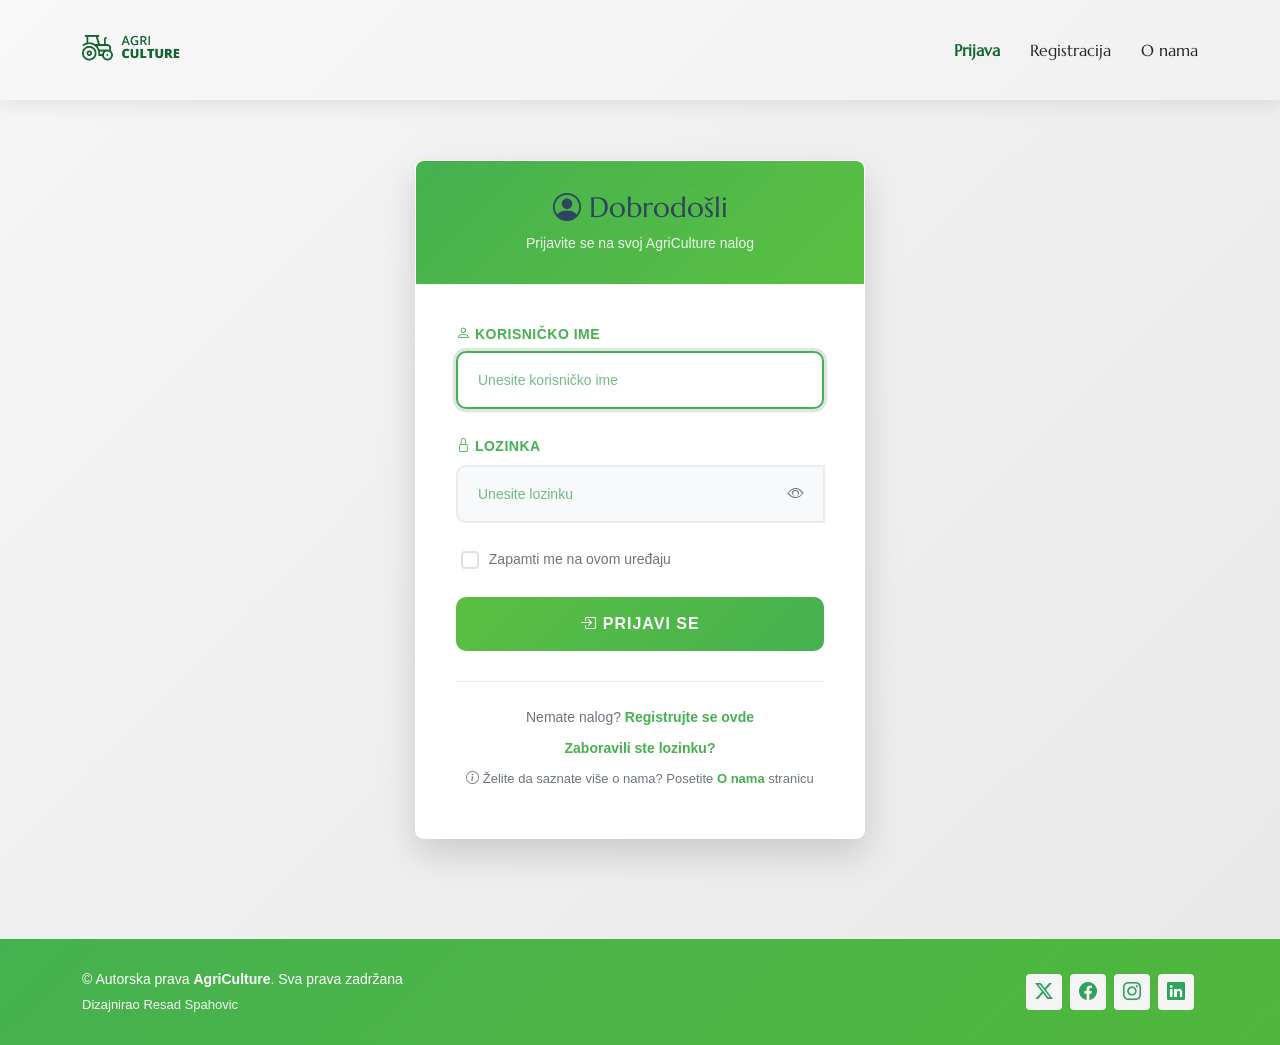
==== index.html @ 4d152be6 "first commit" ====
<!DOCTYPE html>
<html lang="sr">
<head>
  <meta charset="utf-8">
  <meta content="width=device-width, initial-scale=1.0" name="viewport">
  <title>Prijava - AgriCulture</title>
  <meta name="description" content="Prijavite se na AgriCulture platformu">
  <meta name="keywords" content="prijava, login, poljoprivreda, agriculture">
  
  <!-- Favicons -->
  <link href="static/img/favicon.png" rel="icon">
  <link href="static/img/apple-touch-icon.png" rel="apple-touch-icon">
  
  <!-- Fonts -->
  <link href="https://fonts.googleapis.com" rel="preconnect">
  <link href="https://fonts.gstatic.com" rel="preconnect" crossorigin>
  <link href="https://fonts.googleapis.com/css2?family=Open+Sans:ital,wght@0,300;0,400;0,500;0,600;0,700;0,800;1,300;1,400;1,500;1,600;1,700;1,800&family=Marcellus:wght@400&display=swap" rel="stylesheet">
  
  <!-- Vendor CSS Files -->
  <link href="static/vendor/bootstrap/css/bootstrap.min.css" rel="stylesheet">
  <link href="static/vendor/bootstrap-icons/bootstrap-icons.css" rel="stylesheet">
  <link href="static/vendor/aos/aos.css" rel="stylesheet">
  <link href="static/vendor/swiper/swiper-bundle.min.css" rel="stylesheet">
  <link href="static/vendor/glightbox/css/glightbox.min.css" rel="stylesheet">
  
  <!-- Main CSS File -->
  <link href="static/css/main.css" rel="stylesheet">
</head>

<body class="index-page">
  <header id="header" class="header d-flex align-items-center position-relative">
    <div class="container-fluid container-xl position-relative d-flex align-items-center justify-content-between">
      <a href="/" class="logo d-flex align-items-center">
        <img src="static/img/logo.png" alt="AgriCulture">
      </a>
      <nav id="navmenu" class="navmenu">
        <ul>
          <li><a href="/" class="active">Prijava</a></li>
          <li><a href="register.html">Registracija</a></li>
          <li><a href="homepage.html">O nama</a></li>
        </ul>
        <i class="mobile-nav-toggle d-xl-none bi bi-list"></i>
      </nav>
    </div>
  </header>

  <main class="main">
    <section class="login-section">
      <div class="container" id="c1">
        <div class="row justify-content-center">
          <div class="col-lg-6 col-md-8">
            <div class="login-container" data-aos="fade-up" data-aos-delay="100">
              <div class="login-header">
                <h2><i class="bi bi-person-circle"></i> Dobrodošli</h2>
                <div class="subtitle">Prijavite se na svoj AgriCulture nalog</div>
              </div>
              
              <div class="login-form">
                <form id="loginForm" action="#" method="POST">
                  <div class="form-group">
                    <label for="username" class="form-label">
                      <i class="bi bi-person"></i> Korisničko ime
                    </label>
                    <input type="text" class="form-control" id="username" name="username" required placeholder="Unesite korisničko ime">
                  </div>
                               
                  <div class="form-group">
                    <label for="password" class="form-label">
                      <i class="bi bi-lock"></i> Lozinka
                    </label>
                    <div class="input-group">
                      <input type="password" class="form-control" id="password" name="password" required placeholder="Unesite lozinku">
                      <button type="button" class="password-toggle" onclick="togglePassword()">
                        <i class="bi bi-eye" id="passwordIcon"></i>
                      </button>
                    </div>
                  </div>
                               
                  <div class="form-group">
                    <div class="form-check">
                      <input class="form-check-input" type="checkbox" id="remember" name="remember">
                      <label class="form-check-label" for="remember">
                        Zapamti me na ovom uređaju
                      </label>
                    </div>
                  </div>
                               
                  <button type="submit" class="btn btn-primary btn-login">
                    <i class="bi bi-box-arrow-in-right"></i> Prijavi se
                  </button>
                </form>
                           
                <div class="register-link">
                  <p style="font-size: 14px;">Nemate nalog? <a href="register.html">Registrujte se ovde</a></p>
                  <p style="font-size: 14px;"><a href="#" id="forgotPassword">Zaboravili ste lozinku?</a></p>
                  <p style="font-size:13px; color: #6c757d;">
                    <i class="bi bi-info-circle"></i> 
                    Želite da saznate više o nama? Posetite <a href="homepage.html">O nama</a> stranicu
                  </p>
                </div>
              </div>
            </div>
          </div>
        </div>
      </div>
    </section>
  </main>

  <footer id="footer" class="footer dark-background">
    <div class="copyright text-center">
      <div class="container d-flex flex-column flex-lg-row justify-content-center justify-content-lg-between align-items-center">
        <div class="d-flex flex-column align-items-center align-items-lg-start">
          <div>
            © Autorska prava <strong><span>AgriCulture</span></strong>. Sva prava zadržana
          </div>
          <div class="credits">
            Dizajnirao <a href="https://resadspahovic.netlify.app/">Resad Spahovic</a>
          </div>
        </div>
        <div class="social-links order-first order-lg-last mb-3 mb-lg-0">
          <a href="" title="Twitter"><i class="bi bi-twitter-x"></i></a>
          <a href="" title="Facebook"><i class="bi bi-facebook"></i></a>
          <a href="" title="Instagram"><i class="bi bi-instagram"></i></a>
          <a href="" title="LinkedIn"><i class="bi bi-linkedin"></i></a>
        </div>
      </div>
    </div>
  </footer>

  <!-- Scroll Top -->
  <a href="#" id="scroll-top" class="scroll-top d-flex align-items-center justify-content-center" style="background-color: #28a745;">
    <i class="bi bi-arrow-up-short"></i>
  </a>

  <!-- Preloader -->
  <div id="preloader"></div>

  <!-- Vendor JS Files -->
  <script src="static/vendor/bootstrap/js/bootstrap.bundle.min.js"></script>
  <script src="static/vendor/php-email-form/validate.js"></script>
  <script src="static/vendor/aos/aos.js"></script>
  <script src="static/vendor/swiper/swiper-bundle.min.js"></script>
  <script src="static/vendor/glightbox/js/glightbox.min.js"></script>

  <!-- Main JS File -->
  <script src="static/js/main.js"></script>

  <script>
    // Initialize AOS
    AOS.init({
      duration: 800,
      easing: 'ease-in-out',
      once: true,
      mirror: false
    });

    // Password toggle functionality
    function togglePassword() {
      const passwordInput = document.getElementById('password');
      const passwordIcon = document.getElementById('passwordIcon');
      
      if (passwordInput.type === 'password') {
        passwordInput.type = 'text';
        passwordIcon.className = 'bi bi-eye-slash';
      } else {
        passwordInput.type = 'password';
        passwordIcon.className = 'bi bi-eye';
      }
    }

    // Form validation and submission
    document.getElementById('loginForm').addEventListener('submit', function(e) {
      e.preventDefault();
      
      // Get form data
      const formData = new FormData(this);
      const submitBtn = this.querySelector('button[type="submit"]');
      const originalText = submitBtn.innerHTML;
      
      // Validate form
      if (!validateForm()) {
        return;
      }
      
      // Disable button and show loading
      submitBtn.disabled = true;
      submitBtn.innerHTML = '<span class="loading-spinner"></span> Prijavljivanje...';
      
      // Simulate network delay for better UX
      setTimeout(() => {
        fetch('/', {
          method: 'POST',
          body: formData
        })
        .then(response => response.json())
        .then(data => {
          if (data.success) {
            showMessage(data.message, 'success');
            
            // Add success animation
            submitBtn.innerHTML = '<i class="bi bi-check-circle"></i> Uspešno!';
            
            setTimeout(() => {
              if (data.redirect) {
                window.location.href = data.redirect;
              } else {
                window.location.reload();
              }
            }, 1500);
            
          } else {
            showMessage(data.message, 'error');
            
            // Shake animation for error
            document.querySelector('.login-container').style.animation = 'shake 0.5s ease-in-out';
            setTimeout(() => {
              document.querySelector('.login-container').style.animation = '';
            }, 500);
            
            if (data.email_not_verified && data.email) {
              showResendVerificationOption(data.email);
            }
          }
        })
        .catch(error => {
          console.error('Error:', error);
          showMessage('Greška pri komunikaciji sa serverom! Molimo pokušajte ponovo.', 'error');
        })
        .finally(() => {
          submitBtn.disabled = false;
          submitBtn.innerHTML = originalText;
        });
      }, 500);
    });

    // Form validation
    function validateForm() {
      const username = document.getElementById('username').value.trim();
      const password = document.getElementById('password').value;
      
      if (!username) {
        showMessage('Molimo unesite korisničko ime!', 'error');
        document.getElementById('username').focus();
        return false;
      }
      
      if (!password) {
        showMessage('Molimo unesite lozinku!', 'error');
        document.getElementById('password').focus();
        return false;
      }
      
      if (password.length < 6) {
        showMessage('Lozinka mora imati najmanje 6 karaktera!', 'error');
        document.getElementById('password').focus();
        return false;
      }
      
      return true;
    }

    // Enhanced message display
    function showMessage(message, type) {
      // Remove existing alerts
      const existingAlerts = document.querySelectorAll('.alert');
      existingAlerts.forEach(alert => {
        alert.style.animation = 'slideOutUp 0.3s ease-in';
        setTimeout(() => alert.remove(), 300);
      });
      
      // Create new alert
      const alertClass = type === 'success' ? 'alert-success' : 'alert-danger';
      const iconClass = type === 'success' ? 'bi-check-circle-fill' : 'bi-exclamation-triangle-fill';
      
      const alertDiv = document.createElement('div');
      alertDiv.className = `alert ${alertClass} alert-dismissible fade show`;
      alertDiv.innerHTML = `
        <i class="bi ${iconClass}"></i>
        <strong>${type === 'success' ? 'Uspeh!' : 'Greška!'}</strong> ${message}
        <button type="button" class="btn-close" data-bs-dismiss="alert" aria-label="Close"></button>
      `;
      
      // Add to form
      const loginForm = document.querySelector('.login-form');
      loginForm.insertBefore(alertDiv, loginForm.firstChild);
      
      // Auto-hide after 5 seconds
      setTimeout(() => {
        if (alertDiv.parentNode) {
          alertDiv.style.animation = 'slideOutUp 0.3s ease-in';
          setTimeout(() => {
            if (alertDiv.parentNode) {
              alertDiv.remove();
            }
          }, 300);
        }
      }, 5000);
    }

    // Enhanced resend verification
    function showResendVerificationOption(email) {
      const resendDiv = document.createElement('div');
      resendDiv.className = 'alert alert-warning mt-3';
      resendDiv.innerHTML = `
        <div class="d-flex align-items-center">
          <i class="bi bi-envelope-exclamation me-2"></i>
          <div class="flex-grow-1">
            <strong>Email nije verifikovan!</strong><br>
            <small>Proverite svoj email i kliknite na link za verifikaciju.</small>
          </div>
        </div>
        <button type="button" class="btn btn-sm btn-outline-warning mt-2 w-100" onclick="resendVerification('${email}')">
          <i class="bi bi-envelope-arrow-up"></i> Pošaljite verification email ponovo
        </button>
      `;
      
      const loginForm = document.querySelector('.login-form');
      loginForm.appendChild(resendDiv);
    }

    // Enhanced resend verification function
    function resendVerification(email) {
      const button = event.target;
      const originalText = button.innerHTML;
      
      button.disabled = true;
      button.innerHTML = '<span class="loading-spinner"></span> Šalje se...';
      
      const formData = new FormData();
      formData.append('email', email);
      
      fetch('/resend-verification', {
        method: 'POST',
        body: formData
      })
      .then(response => response.json())
      .then(data => {
        showMessage(data.message, data.success ? 'success' : 'error');
        if (data.success) {
          button.innerHTML = '<i class="bi bi-check"></i> Poslato!';
          setTimeout(() => {
            button.closest('.alert').remove();
          }, 3000);
        }
      })
      .catch(error => {
        showMessage('Greška pri slanju email-a! Pokušajte ponovo.', 'error');
      })
      .finally(() => {
        if (button.innerHTML.includes('Šalje se...')) {
          button.disabled = false;
          button.innerHTML = originalText;
        }
      });
    }

    // Enhanced forgot password
    document.getElementById('forgotPassword').addEventListener('click', function(e) {
      e.preventDefault();
      
      // Create modal for forgot password
      const modal = document.createElement('div');
      modal.className = 'modal fade';
      modal.innerHTML = `
        <div class="modal-dialog modal-dialog-centered">
          <div class="modal-content">
            <div class="modal-header">
              <h5 class="modal-title">
                <i class="bi bi-key"></i> Resetovanje lozinke
              </h5>
              <button type="button" class="btn-close" data-bs-dismiss="modal"></button>
            </div>
            <div class="modal-body">
              <p>Unesite vašu email adresu i poslaćemo vam link za resetovanje lozinke.</p>
              <div class="mb-3">
                <label for="resetEmail" class="form-label">Email adresa</label>
                <input type="email" class="form-control" id="resetEmail" placeholder="vasa@email.com" required>
              </div>
            </div>
            <div class="modal-footer">
              <button type="button" class="btn btn-secondary" data-bs-dismiss="modal">Otkaži</button>
              <button type="button" class="btn btn-primary" onclick="sendResetEmail()">
                <i class="bi bi-send"></i> Pošalji
              </button>
            </div>
          </div>
        </div>
      `;
      
      document.body.appendChild(modal);
      const bootstrapModal = new bootstrap.Modal(modal);
      bootstrapModal.show();
      
      // Remove modal when hidden
      modal.addEventListener('hidden.bs.modal', () => {
        modal.remove();
      });
    });

    // Send reset email function
    function sendResetEmail() {
      const email = document.getElementById('resetEmail').value.trim();
      
      if (!email) {
        alert('Molimo unesite email adresu!');
        return;
      }
      
      if (!isValidEmail(email)) {
        alert('Molimo unesite validnu email adresu!');
        return;
      }
      
      // Here you would typically send the request to your server
      alert('Funkcionalnost za resetovanje lozinke će biti implementirana uskoro!\n\nEmail: ' + email);
      
      // Close modal
      const modal = bootstrap.Modal.getInstance(document.querySelector('.modal'));
      modal.hide();
    }

    // Email validation helper
    function isValidEmail(email) {
      const emailRegex = /^[^\s@]+@[^\s@]+\.[^\s@]+$/;
      return emailRegex.test(email);
    }

    // Input animations
    document.querySelectorAll('.form-control').forEach(input => {
      input.addEventListener('focus', function() {
        this.parentElement.classList.add('focused');
      });
      
      input.addEventListener('blur', function() {
        if (!this.value) {
          this.parentElement.classList.remove('focused');
        }
      });
    });

    // Add shake animation CSS
    const shakeCSS = `
      @keyframes shake {
        0%, 100% { transform: translateX(0); }
        10%, 30%, 50%, 70%, 90% { transform: translateX(-5px); }
        20%, 40%, 60%, 80% { transform: translateX(5px); }
      }
      
      @keyframes slideOutUp {
        from {
          transform: translateY(0);
          opacity: 1;
        }
        to {
          transform: translateY(-20px);
          opacity: 0;
        }
      }
    `;
    
    const style = document.createElement('style');
    style.textContent = shakeCSS;
    document.head.appendChild(style);

    // Keyboard shortcuts
    document.addEventListener('keydown', function(e) {
      // Enter key to submit form
      if (e.key === 'Enter' && !e.shiftKey && !e.ctrlKey) {
        const activeElement = document.activeElement;
        if (activeElement.tagName === 'INPUT' && activeElement.closest('#loginForm')) {
          e.preventDefault();
          document.getElementById('loginForm').dispatchEvent(new Event('submit'));
        }
      }
      
      // Escape key to clear alerts
      if (e.key === 'Escape') {
        const alerts = document.querySelectorAll('.alert');
        alerts.forEach(alert => alert.remove());
      }
    });

    // Auto-focus first input on page load
    window.addEventListener('load', function() {
      setTimeout(() => {
        document.getElementById('username').focus();
      }, 500);
    });

    // Form field enhancements
    document.querySelectorAll('.form-control').forEach(input => {
      // Add floating label effect
      input.addEventListener('input', function() {
        if (this.value.length > 0) {
          this.classList.add('has-value');
        } else {
          this.classList.remove('has-value');
        }
      });

      // Add character counter for password
      if (input.type === 'password') {
        const counter = document.createElement('small');
        counter.className = 'text-muted password-strength';
        counter.style.display = 'block';
        counter.style.marginTop = '5px';
        input.parentElement.appendChild(counter);

        input.addEventListener('input', function() {
          const length = this.value.length;
          let strength = '';
          let color = '';

      

          counter.textContent = strength;
          counter.style.color = color;
        });
      }
    });

    // Add loading states for better UX
    function showPageLoading() {
      const loader = document.createElement('div');
      loader.id = 'pageLoader';
      loader.innerHTML = `
        <div style="
          position: fixed;
          top: 0;
          left: 0;
          width: 100%;
          height: 100%;
          background: rgba(255, 255, 255, 0.9);
          display: flex;
          align-items: center;
          justify-content: center;
          z-index: 9999;
          backdrop-filter: blur(5px);
        ">
          <div style="text-align: center;">
            <div class="loading-spinner" style="width: 40px; height: 40px; border-width: 4px; margin: 0 auto 15px;"></div>
            <p style="color: var(--primary-color); font-weight: 600;">Učitava se...</p>
          </div>
        </div>
      `;
      document.body.appendChild(loader);
    }

    function hidePageLoading() {
      const loader = document.getElementById('pageLoader');
      if (loader) {
        loader.style.opacity = '0';
        setTimeout(() => loader.remove(), 300);
      }
    }

    // Enhanced form submission with better error handling
    function handleFormSubmission(formData, submitBtn, originalText) {
      return fetch('/', {
        method: 'POST',
        body: formData,
        headers: {
          'X-Requested-With': 'XMLHttpRequest'
        }
      })
      .then(response => {
        if (!response.ok) {
          throw new Error(`HTTP error! status: ${response.status}`);
        }
        return response.json();
      })
      .then(data => {
        if (data.success) {
          showMessage(data.message || 'Uspešno ste se prijavili!', 'success');
          
          // Success animation
          submitBtn.innerHTML = '<i class="bi bi-check-circle-fill"></i> Uspešno!';
          submitBtn.style.background = 'linear-gradient(135deg, #28a745, #20c997)';
          
          // Store login state
          if (document.getElementById('remember').checked) {
            localStorage.setItem('rememberLogin', 'true');
            localStorage.setItem('username', document.getElementById('username').value);
          }
          
          setTimeout(() => {
            showPageLoading();
            setTimeout(() => {
              if (data.redirect) {
                window.location.href = data.redirect;
              } else {
                window.location.reload();
              }
            }, 500);
          }, 1500);
          
        } else {
          throw new Error(data.message || 'Neispravni podaci za prijavu');
        }
      })
      .catch(error => {
        console.error('Login error:', error);
        
        let errorMessage = 'Greška pri prijavi!';
        if (error.message.includes('HTTP error')) {
          errorMessage = 'Greška servera. Molimo pokušajte ponovo.';
        } else if (error.message) {
          errorMessage = error.message;
        }
        
        showMessage(errorMessage, 'error');
        
        // Error animation
        document.querySelector('.login-container').style.animation = 'shake 0.5s ease-in-out';
        setTimeout(() => {
          document.querySelector('.login-container').style.animation = '';
        }, 500);
      })
      .finally(() => {
        submitBtn.disabled = false;
        submitBtn.innerHTML = originalText;
        submitBtn.style.background = '';
      });
    }

    // Remember me functionality
    window.addEventListener('load', function() {
      if (localStorage.getItem('rememberLogin') === 'true') {
        const savedUsername = localStorage.getItem('username');
        if (savedUsername) {
          document.getElementById('username').value = savedUsername;
          document.getElementById('remember').checked = true;
          document.getElementById('username').classList.add('has-value');
          // Focus password field instead
          setTimeout(() => {
            document.getElementById('password').focus();
          }, 500);
        }
      }
    });

    // Clear remember me on logout
    function clearRememberMe() {
      localStorage.removeItem('rememberLogin');
      localStorage.removeItem('username');
    }

    // Add tooltips for better UX
    function initTooltips() {
      const tooltipElements = [
        { element: '.password-toggle', text: 'Prikaži/sakrij lozinku' },
        { element: '#remember', text: 'Zapamti me na ovom uređaju' },
        { element: '.btn-login', text: 'Kliknite ili pritisnite Enter' }
      ];

      tooltipElements.forEach(({ element, text }) => {
        const el = document.querySelector(element);
        if (el) {
          el.setAttribute('title', text);
          el.setAttribute('data-bs-toggle', 'tooltip');
        }
      });

      // Initialize Bootstrap tooltips
      if (typeof bootstrap !== 'undefined' && bootstrap.Tooltip) {
        const tooltipTriggerList = [].slice.call(document.querySelectorAll('[data-bs-toggle="tooltip"]'));
        tooltipTriggerList.map(function (tooltipTriggerEl) {
          return new bootstrap.Tooltip(tooltipTriggerEl);
        });
      }
    }

    // Initialize tooltips when page loads
    document.addEventListener('DOMContentLoaded', initTooltips);

    // Add smooth scrolling for better navigation
    document.querySelectorAll('a[href^="#"]').forEach(anchor => {
      anchor.addEventListener('click', function (e) {
        e.preventDefault();
        const target = document.querySelector(this.getAttribute('href'));
        if (target) {
          target.scrollIntoView({
            behavior: 'smooth',
            block: 'start'
          });
        }
      });
    });

    // Add network status detection
    function checkNetworkStatus() {
      if (!navigator.onLine) {
        showMessage('Nema internet konekcije! Proverite vašu konekciju.', 'error');
        return false;
      }
      return true;
    }

    window.addEventListener('online', () => {
      showMessage('Internet konekcija je uspostavljena!', 'success');
    });

    window.addEventListener('offline', () => {
      showMessage('Izgubljena je internet konekcija!', 'error');
    });

    // Enhanced security features
    let loginAttempts = 0;
    const maxAttempts = 5;
    const lockoutTime = 15 * 60 * 1000; // 15 minutes

    function checkLoginAttempts() {
      const attempts = localStorage.getItem('loginAttempts');
      const lastAttempt = localStorage.getItem('lastFailedLogin');
      
      if (attempts && lastAttempt) {
        const attemptsCount = parseInt(attempts);
        const lastAttemptTime = parseInt(lastAttempt);
        const now = Date.now();
        
        if (attemptsCount >= maxAttempts && (now - lastAttemptTime) < lockoutTime) {
          const remainingTime = Math.ceil((lockoutTime - (now - lastAttemptTime)) / 60000);
          showMessage(`Previše neuspešnih pokušaja! Pokušajte ponovo za ${remainingTime} minuta.`, 'error');
          document.getElementById('loginForm').style.pointerEvents = 'none';
          document.getElementById('loginForm').style.opacity = '0.5';
          return false;
        } else if ((now - lastAttemptTime) >= lockoutTime) {
          // Reset attempts after lockout period
          localStorage.removeItem('loginAttempts');
          localStorage.removeItem('lastFailedLogin');
        }
      }
      return true;
    }

    function recordFailedAttempt() {
      const attempts = parseInt(localStorage.getItem('loginAttempts') || '0') + 1;
      localStorage.setItem('loginAttempts', attempts.toString());
      localStorage.setItem('lastFailedLogin', Date.now().toString());
      
      if (attempts >= maxAttempts) {
        showMessage(`Previše neuspešnih pokušaja! Nalog je privremeno zaključan.`, 'error');
        document.getElementById('loginForm').style.pointerEvents = 'none';
        document.getElementById('loginForm').style.opacity = '0.5';
      } else {
        const remaining = maxAttempts - attempts;
        showMessage(`Neispravni podaci! Preostalo pokušaja: ${remaining}`, 'error');
      }
    }

    function clearFailedAttempts() {
      localStorage.removeItem('loginAttempts');
      localStorage.removeItem('lastFailedLogin');
    }

    // Check login attempts on page load
    document.addEventListener('DOMContentLoaded', checkLoginAttempts);

    // Add performance monitoring
    function logPerformance() {
      if ('performance' in window) {
        window.addEventListener('load', () => {
          setTimeout(() => {
            const perfData = performance.getEntriesByType('navigation')[0];
            console.log('Page load time:', perfData.loadEventEnd - perfData.loadEventStart, 'ms');
          }, 0);
        });
      }
    }

    logPerformance();

    // Add accessibility improvements
    function improveAccessibility() {
      // Add ARIA labels
      document.getElementById('username').setAttribute('aria-describedby', 'username-help');
      document.getElementById('password').setAttribute('aria-describedby', 'password-help');
      
      // Add screen reader announcements
      const announcer = document.createElement('div');
      announcer.setAttribute('aria-live', 'polite');
      announcer.setAttribute('aria-atomic', 'true');
      announcer.className = 'sr-only';
      announcer.id = 'announcer';
      document.body.appendChild(announcer);
      
      // Announce form errors to screen readers
      const originalShowMessage = window.showMessage;
      window.showMessage = function(message, type) {
        originalShowMessage(message, type);
        announcer.textContent = `${type === 'success' ? 'Uspeh' : 'Greška'}: ${message}`;
      };
    }

    improveAccessibility();

    console.log('🌱 AgriCulture Login System initialized successfully!');
  </script>

  <!-- Additional CSS for enhanced animations -->
  <style>
    .form-control.has-value {
      background: white;
      border-color: var(--primary-color);
    }

    .password-strength {
      font-size: 12px;
      transition: var(--transition);
    }

    .sr-only {
      position: absolute !important;
      width: 1px !important;
      height: 1px !important;
      padding: 0 !important;
      margin: -1px !important;
      overflow: hidden !important;
      clip: rect(0, 0, 0, 0) !important;
      white-space: nowrap !important;
      border: 0 !important;
    }

    /* Enhanced mobile responsiveness */
    @media (max-width: 480px) {
      .login-header h2 {
        font-size: 24px;
      }
      
      .form-control {
        padding: 12px 15px;
        font-size: 16px; /* Prevents zoom on iOS */
      }
      
      .btn-login {
        padding: 12px 20px;
        font-size: 16px;
      }
    }

    /* Dark mode support */
    @media (prefers-color-scheme: dark) {
      :root {
        --light-bg: rgba(33, 37, 41, 0.95);
      }
      
      .login-form {
        background: #2d3748;
        color: #e2e8f0;
      }
      
      .form-control {
        background: #4a5568;
        border-color: #718096;
        color: #e2e8f0;
      }
      
      .form-control:focus {
        background: #2d3748;
        border-color: var(--primary-color);
        color: #e2e8f0;
      }
      
      .form-label {
        color: #a0aec0;
      }
    }

    /* Print styles */
    @media print {
      .login-section {
        background: white !important;
      }
      
      .social-links,
      .password-toggle,
      .btn-login {
        display: none !important;
      }
    }
  </style>
</body>
</html>
---- static/css/main.css ----
/**
* Template Name: AgriCulture
* Template URL: https://bootstrapmade.com/agriculture-bootstrap-website-template/
* Updated: Aug 07 2024 with Bootstrap v5.3.3
* Author: BootstrapMade.com
* License: https://bootstrapmade.com/license/
*/

/*--------------------------------------------------------------
# Font & Color Variables
# Help: https://bootstrapmade.com/color-system/
--------------------------------------------------------------*/
/* Fonts */
:root {
  --default-font: "Open Sans",  system-ui, -apple-system, "Segoe UI", Roboto, "Helvetica Neue", Arial, "Noto Sans", "Liberation Sans", sans-serif, "Apple Color Emoji", "Segoe UI Emoji", "Segoe UI Symbol", "Noto Color Emoji";
  --heading-font: "Marcellus",  sans-serif;
  --nav-font: "Marcellus",  sans-serif;
}

/* Global Colors - The following color variables are used throughout the website. Updating them here will change the color scheme of the entire website */
:root { 
  --background-color: #ffffff; /* Background color for the entire website, including individual sections */
  --default-color: #212529; /* Default color used for the majority of the text content across the entire website */
  --heading-color: #2d465e; /* Color for headings, subheadings and title throughout the website */
  --accent-color: #116530; /* Accent color that represents your brand on the website. It's used for buttons, links, and other elements that need to stand out */
  --surface-color: #ffffff; /* The surface color is used as a background of boxed elements within sections, such as cards, icon boxes, or other elements that require a visual separation from the global background. */
  --contrast-color: #ffffff; /* Contrast color for text, ensuring readability against backgrounds of accent, heading, or default colors. */
}

/* Nav Menu Colors - The following color variables are used specifically for the navigation menu. They are separate from the global colors to allow for more customization options */
:root {
  --nav-color: #212529;  /* The default color of the main navmenu links */
  --nav-hover-color: #116530; /* Applied to main navmenu links when they are hovered over or active */
  --nav-mobile-background-color: #ffffff; /* Used as the background color for mobile navigation menu */
  --nav-dropdown-background-color: #ffffff; /* Used as the background color for dropdown items that appear when hovering over primary navigation items */
  --nav-dropdown-color: #212529; /* Used for navigation links of the dropdown items in the navigation menu. */
  --nav-dropdown-hover-color: #116530; /* Similar to --nav-hover-color, this color is applied to dropdown navigation links when they are hovered over. */
}

/* Color Presets - These classes override global colors when applied to any section or element, providing reuse of the sam color scheme. */

.light-background {
  --background-color: #f9f9f9;
  --surface-color: #ffffff;
}

.dark-background {
  --background-color: #060606;
  --default-color: #ffffff;
  --heading-color: #ffffff;
  --accent-color: #2ea359;
  --surface-color: #252525;
  --contrast-color: #ffffff;
}

/* Smooth scroll */
:root {
  scroll-behavior: smooth;
}

/*--------------------------------------------------------------
# General Styling & Shared Classes
--------------------------------------------------------------*/
body {
  color: var(--default-color);
  background-color: var(--background-color);
  font-family: var(--default-font);
}

a {
  color: var(--accent-color);
  text-decoration: none;
  transition: 0.3s;
}

a:hover {
  color: color-mix(in srgb, var(--accent-color), transparent 25%);
  text-decoration: none;
}

h1,
h2,
h3,
h4,
h5,
h6 {
  color: var(--heading-color);
  font-family: var(--heading-font);
}

/* PHP Email Form Messages
------------------------------*/
.php-email-form .error-message {
  display: none;
  background: #df1529;
  color: #ffffff;
  text-align: left;
  padding: 15px;
  margin-bottom: 24px;
  font-weight: 600;
}

.php-email-form .sent-message {
  display: none;
  color: #ffffff;
  background: #059652;
  text-align: center;
  padding: 15px;
  margin-bottom: 24px;
  font-weight: 600;
}

.php-email-form .loading {
  display: none;
  background: var(--surface-color);
  text-align: center;
  padding: 15px;
  margin-bottom: 24px;
}

.php-email-form .loading:before {
  content: "";
  display: inline-block;
  border-radius: 50%;
  width: 24px;
  height: 24px;
  margin: 0 10px -6px 0;
  border: 3px solid var(--accent-color);
  border-top-color: var(--surface-color);
  animation: php-email-form-loading 1s linear infinite;
}

@keyframes php-email-form-loading {
  0% {
    transform: rotate(0deg);
  }

  100% {
    transform: rotate(360deg);
  }
}

/* Pulsating Play Button
------------------------------*/
.pulsating-play-btn {
  width: 94px;
  height: 94px;
  background: radial-gradient(var(--accent-color) 50%, color-mix(in srgb, var(--accent-color), transparent 75%) 52%);
  border-radius: 50%;
  display: block;
  position: relative;
  overflow: hidden;
}

.pulsating-play-btn:before {
  content: "";
  position: absolute;
  width: 120px;
  height: 120px;
  animation-delay: 0s;
  animation: pulsate-play-btn 2s;
  animation-direction: forwards;
  animation-iteration-count: infinite;
  animation-timing-function: steps;
  opacity: 1;
  border-radius: 50%;
  border: 5px solid color-mix(in srgb, var(--accent-color), transparent 30%);
  top: -15%;
  left: -15%;
  background: rgba(198, 16, 0, 0);
}

.pulsating-play-btn:after {
  content: "";
  position: absolute;
  left: 50%;
  top: 50%;
  transform: translateX(-40%) translateY(-50%);
  width: 0;
  height: 0;
  border-top: 10px solid transparent;
  border-bottom: 10px solid transparent;
  border-left: 15px solid #fff;
  z-index: 100;
  transition: all 400ms cubic-bezier(0.55, 0.055, 0.675, 0.19);
}

.pulsating-play-btn:hover:before {
  content: "";
  position: absolute;
  left: 50%;
  top: 50%;
  transform: translateX(-40%) translateY(-50%);
  width: 0;
  height: 0;
  border: none;
  border-top: 10px solid transparent;
  border-bottom: 10px solid transparent;
  border-left: 15px solid #fff;
  z-index: 200;
  animation: none;
  border-radius: 0;
}

.pulsating-play-btn:hover:after {
  border-left: 15px solid var(--accent-color);
  transform: scale(20);
}

@keyframes pulsate-play-btn {
  0% {
    transform: scale(0.6, 0.6);
    opacity: 1;
  }

  100% {
    transform: scale(1, 1);
    opacity: 0;
  }
}

/*--------------------------------------------------------------
# Global Header
--------------------------------------------------------------*/
.header {
  color: var(--default-color);
  background-color: var(--background-color);
  padding: 20px 0;
  transition: all 0.5s;
  z-index: 997;
  ;
}

.header .logo {
  line-height: 1;
}

.header .logo img {
  max-height: 32px;
  margin-right: 8px;
}

.header .logo h1 {
  font-size: 30px;
  margin: 0;
  font-weight: 700;
  color: var(--heading-color);
}

.scrolled .header {
  box-shadow: 0px 0 18px color-mix(in srgb, var(--default-color), transparent 85%);
}

/*--------------------------------------------------------------
# Navigation Menu
--------------------------------------------------------------*/
/* Navmenu - Desktop */
@media (min-width: 1200px) {
  .navmenu {
    padding: 0;;
  }

  .navmenu ul {
    margin: 0;
    padding: 0;
    display: flex;
    list-style: none;
    align-items: center;
  }

  .navmenu li {
    position: relative;
  }

  .navmenu a,
  .navmenu a:focus {
    color: var(--nav-color);
    padding: 18px 15px;
    font-size: 16px;
    font-family: var(--nav-font);
    font-weight: 400;
    display: flex;
    align-items: center;
    justify-content: space-between;
    white-space: nowrap;
    transition: 0.3s;
  }

  .navmenu a i,
  .navmenu a:focus i {
    font-size: 12px;
    line-height: 0;
    margin-left: 5px;
    transition: 0.3s;
  }

  .navmenu li:last-child a {
    padding-right: 0;
  }

  .navmenu li:hover>a,
  .navmenu .active,
  .navmenu .active:focus {
    color: var(--nav-hover-color);
    font-weight: 600;
  }

  .navmenu .dropdown ul {
    margin: 0;
    padding: 10px 0;
    background: var(--nav-dropdown-background-color);
    display: block;
    position: absolute;
    visibility: hidden;
    left: 14px;
    top: 130%;
    opacity: 0;
    transition: 0.3s;
    border-radius: 4px;
    z-index: 99;
    box-shadow: 0px 0px 30px color-mix(in srgb, var(--default-color), transparent 85%);
  }

  .navmenu .dropdown ul li {
    min-width: 200px;
  }

  .navmenu .dropdown ul a {
    padding: 10px 20px;
    font-size: 15px;
    text-transform: none;
    color: var(--nav-dropdown-color);
  }

  .navmenu .dropdown ul a i {
    font-size: 12px;
  }

  .navmenu .dropdown ul a:hover,
  .navmenu .dropdown ul .active:hover,
  .navmenu .dropdown ul li:hover>a {
    color: var(--nav-dropdown-hover-color);

  }

  .navmenu .dropdown:hover>ul {
    opacity: 1;
    top: 100%;
    visibility: visible;
  }

  .navmenu .dropdown .dropdown ul {
    top: 0;
    left: -90%;
    visibility: hidden;
  }

  .navmenu .dropdown .dropdown:hover>ul {
    opacity: 1;
    top: 0;
    left: -100%;
    visibility: visible;
  }
}

/* Navmenu - Mobile */
@media (max-width: 1199px) {
  .mobile-nav-toggle {
    color: var(--nav-color);
    font-size: 28px;
    line-height: 0;
    margin-right: 10px;
    cursor: pointer;
    transition: color 0.3s;
  }

  .navmenu {
    padding: 0;
    z-index: 9997;
  }

  .navmenu ul {
    display: none;
    list-style: none;
    position: absolute;
    inset: 60px 20px 20px 20px;
    padding: 10px 0;
    margin: 0;
    border-radius: 6px;
    background-color: var(--nav-mobile-background-color);
    overflow-y: auto;
    transition: 0.3s;
    z-index: 9998;
    box-shadow: 0px 0px 30px color-mix(in srgb, var(--default-color), transparent 90%);
  }

  .navmenu a,
  .navmenu a:focus {
    color: var(--nav-dropdown-color);
    padding: 10px 20px;
    font-family: var(--nav-font);
    font-size: 17px;
    font-weight: 500;
    display: flex;
    align-items: center;
    justify-content: space-between;
    white-space: nowrap;
    transition: 0.3s;
  }

  .navmenu a i,
  .navmenu a:focus i {
    font-size: 12px;
    line-height: 0;
    margin-left: 5px;
    width: 30px;
    height: 30px;
    display: flex;
    align-items: center;
    justify-content: center;
    border-radius: 50%;
    transition: 0.3s;
    background-color: color-mix(in srgb, var(--accent-color), transparent 90%);
  }

  .navmenu a i:hover,
  .navmenu a:focus i:hover {
    background-color: var(--accent-color);
    color: var(--contrast-color);
  }

  .navmenu a:hover,
  .navmenu .active,
  .navmenu .active:focus {
    color: var(--nav-dropdown-hover-color);
    font-weight: 600;
  }

  .navmenu .active i,
  .navmenu .active:focus i {
    background-color: var(--accent-color);
    color: var(--contrast-color);
    transform: rotate(180deg);
  }

  .navmenu .dropdown ul {
    position: static;
    display: none;
    z-index: 99;
    padding: 10px 0;
    margin: 10px 20px;
    background-color: var(--nav-dropdown-background-color);
    border: 1px solid color-mix(in srgb, var(--default-color), transparent 90%);
    box-shadow: none;
    transition: all 0.5s ease-in-out;
  }

  .navmenu .dropdown ul ul {
    background-color: rgba(33, 37, 41, 0.1);
  }

  .navmenu .dropdown>.dropdown-active {
    display: block;
    background-color: rgba(33, 37, 41, 0.03);
  }

  .mobile-nav-active {
    overflow: hidden;
  }

  .mobile-nav-active .mobile-nav-toggle {
    color: rgb(57, 107, 44);;
    position: absolute;
    font-size: 34px;
    font-weight: 600;
    top: 18px;
    right: 18px;
    margin-right: 0;
    z-index: 9999;
  }

  .mobile-nav-active .navmenu {
    position: fixed;
    overflow: hidden;
    inset: 0;
    background: white;
    transition: 0.3s;
    height: 500px;
  }

  .mobile-nav-active .navmenu>ul {
    display: block;
        background-image: url("/static/img/logo.png");
        background-position: center;
        background-repeat: no-repeat;
        display: block;
        z-index: 1010;


  }

  .mobile-nav-active .progress-container {
  display: none;
}

}

/*--------------------------------------------------------------
# Global Footer
--------------------------------------------------------------*/
.footer {
  color: var(--default-color);
  background-color: rgba(57, 107, 44, 0.815);
  font-size: 14px;
  position: relative;
}

.footer .footer-top {
  background-color: color-mix(in srgb, var(--background-color), white 5%);
  padding-top: 50px;
}

.footer .footer-about .logo {
  line-height: 1;
  margin-bottom: 25px;
}

.footer .footer-about .logo img {
  max-height: 40px;
  margin-right: 6px;
}

.footer .footer-about .logo span {
  color: var(--heading-color);
  font-family: var(--heading-font);
  font-size: 26px;
  font-weight: 700;
  letter-spacing: 1px;
}

.footer .footer-about p {
  font-size: 14px;
  font-family: var(--heading-font);
}

.footer h4 {
  font-size: 16px;
  font-weight: 600;
  position: relative;
  padding-bottom: 12px;
  margin-bottom: 15px;
}

.footer h4::after {
  content: "";
  position: absolute;
  display: block;
  width: 20px;
  height: 2px;
  background: var(--accent-color);
  bottom: 0;
  left: 0;
}

.footer .footer-links {
  margin-bottom: 30px;
}

.footer .footer-links ul {
  list-style: none;
  padding: 0;
  margin: 0;
}

.footer .footer-links ul i {
  padding-right: 2px;
  font-size: 12px;
  line-height: 0;
}

.footer .footer-links ul li {
  padding: 10px 0;
  display: flex;
  align-items: center;
}

.footer .footer-links ul li:first-child {
  padding-top: 0;
}

.footer .footer-links ul a {
  color: color-mix(in srgb, var(--default-color), transparent 30%);
  display: inline-block;
  line-height: 1;
}

.footer .footer-links ul a:hover {
  color: var(--accent-color);
}

.footer .footer-contact p {
  margin-bottom: 5px;
}

.footer .copyright {
  padding: 30px 0;
}

.footer .copyright p {
  margin-bottom: 0;
}

.footer .credits {
  margin-top: 5px;
  font-size: 13px;
}

.footer .credits a{
  color: whitesmoke;
}


.footer .social-links a {
  font-size: 18px;
  display: inline-block;
  background: whitesmoke;
  color: var(--accent-color);
  line-height: 1;
  padding: 8px 0;
  margin-right: 4px;
  border-radius: 4px;
  text-align: center;
  width: 36px;
  height: 36px;
  transition: 0.3s;
}

.footer .social-links a:hover {
  color: var(--contrast-color);
  background: var(--accent-color);
  text-decoration: none;
}

/*--------------------------------------------------------------
# Preloader
--------------------------------------------------------------*/
#preloader {
  position: fixed;
  inset: 0;
  z-index: 999999;
  overflow: hidden;
  background: var(--background-color);
  transition: all 0.6s ease-out;
}

#preloader:before {
  content: "";
  position: fixed;
  top: calc(50% - 30px);
  left: calc(50% - 30px);
  border: 6px solid #ffffff;
  border-color: var(--accent-color) transparent var(--accent-color) transparent;
  border-radius: 50%;
  width: 60px;
  height: 60px;
  animation: animate-preloader 1.5s linear infinite;
}

@keyframes animate-preloader {
  0% {
    transform: rotate(0deg);
  }

  100% {
    transform: rotate(360deg);
  }
}

/*--------------------------------------------------------------
# Scroll Top Button
--------------------------------------------------------------*/
.scroll-top {
  position: fixed;
  visibility: hidden;
  opacity: 0;
  right: 15px;
  bottom: 15px;
  z-index: 99999;
  background-color: var(--accent-color);
  width: 40px;
  height: 40px;
  border-radius: 4px;
  transition: all 0.4s;
}

.scroll-top i {
  font-size: 24px;
  color: var(--contrast-color);
  line-height: 0;
}

.scroll-top:hover {
  background-color: color-mix(in srgb, var(--accent-color), transparent 20%);
  color: var(--contrast-color);
}

.scroll-top.active {
  visibility: visible;
  opacity: 1;
}

/*--------------------------------------------------------------
# Disable aos animation delay on mobile devices
--------------------------------------------------------------*/
@media screen and (max-width: 768px) {
  [data-aos-delay] {
    transition-delay: 0 !important;
  }
}

/*--------------------------------------------------------------
# Global Page Titles & Breadcrumbs
--------------------------------------------------------------*/
.page-title {
  color: var(--default-color);
  background-color: var(--background-color);
  background-size: cover;
  background-position: center;
  background-repeat: no-repeat;
  padding: 80px 0;
  text-align: center;
  position: relative;
}

.page-title:before {
  content: "";
  background-color: color-mix(in srgb, var(--background-color), transparent 50%);
  position: absolute;
  inset: 0;
}

.page-title h1 {
  font-size: 42px;
  font-weight: 700;
  margin-bottom: 10px;
}

.page-title .breadcrumbs ol {
  display: flex;
  flex-wrap: wrap;
  list-style: none;
  justify-content: center;
  padding: 0;
  margin: 0;
  font-size: 16px;
  font-weight: 400;
}

.page-title .breadcrumbs ol li+li {
  padding-left: 10px;
}

.page-title .breadcrumbs ol li+li::before {
  content: "/";
  display: inline-block;
  padding-right: 10px;
  color: color-mix(in srgb, var(--default-color), transparent 50%);
}

/*--------------------------------------------------------------
# Global Sections
--------------------------------------------------------------*/
section,
.section {
  color: var(--default-color);
  background-color: var(--background-color);
  padding: 60px 0;
  scroll-margin-top: 100px;
  overflow: clip;
}

@media (max-width: 1199px) {

  section,
  .section {
    scroll-margin-top: 66px;
  }
}

/*--------------------------------------------------------------
# Global Section Titles
--------------------------------------------------------------*/
.section-title {
  text-align: center;
  padding-bottom: 60px;
  position: relative;
}

.section-title h2 {
  font-size: 28px;
  font-weight: 500;
  margin-bottom: 15px;
}

.section-title p {
  margin-bottom: 0;
  font-family: var(--heading-font);
  font-size: 32px;
}

/*--------------------------------------------------------------
# Hero Section
--------------------------------------------------------------*/
.hero {
  padding: 0;
}

.hero .carousel {
  width: 100%;
  min-height: calc(100vh - 100px);
  padding: 0;
  margin: 0;
  background-color: var(--background-color);
  position: relative;
}

.hero img {
  position: absolute;
  inset: 0;
  display: block;
  width: 100%;
  height: 100%;
  object-fit: cover;
  z-index: 1;
}

.hero .carousel-item {
  position: absolute;
  inset: 0;
  background-size: cover;
  background-position: center;
  background-repeat: no-repeat;
  overflow: hidden;
}

.hero .carousel-item:before {
  content: "";
  background: color-mix(in srgb, var(--background-color), transparent 60%);
  position: absolute;
  inset: 0;
  z-index: 2;
}

.hero .carousel-container {
  position: absolute;
  inset: 90px 64px 64px 64px;
  display: flex;
  justify-content: center;
  align-items: center;
  flex-direction: column;
  z-index: 3;
}

.hero h2 {
  margin-bottom: 30px;
  font-size: 48px;
  font-weight: 700;
  animation: fadeInDown 1s both;
}

@media (max-width: 768px) {
  .hero h2 {
    font-size: 30px;
  }
}

.hero p {
  animation: fadeInDown 1s both 0.2s;
}

@media (min-width: 1024px) {

  .hero h2,
  .hero p {
    max-width: 60%;
  }
}

.hero .btn-get-started {
  color: var(--contrast-color);
  background: var(--accent-color);
  font-family: var(--heading-font);
  font-weight: 500;
  font-size: 15px;
  letter-spacing: 1px;
  display: inline-block;
  padding: 8px 32px;
  border-radius: 50px;
  transition: 0.5s;
  margin: 10px;
  animation: fadeInUp 1s both 0.4s;
}

.hero .btn-get-started:hover {
  background: color-mix(in srgb, var(--accent-color), transparent 20%);
}

.hero .carousel-control-prev,
.hero .carousel-control-next {
  width: 10%;
  transition: 0.3s;
  opacity: 0.5;
}

.hero .carousel-control-prev:focus,
.hero .carousel-control-next:focus {
  opacity: 0.5;
}

.hero .carousel-control-prev:hover,
.hero .carousel-control-next:hover {
  opacity: 0.9;
}

@media (min-width: 1024px) {

  .hero .carousel-control-prev,
  .hero .carousel-control-next {
    width: 5%;
  }
}

.hero .carousel-control-next-icon,
.hero .carousel-control-prev-icon {
  background: none;
  font-size: 32px;
  line-height: 1;
}

.hero .carousel-indicators {
  list-style: none;
}

.hero .carousel-indicators li {
  cursor: pointer;
}

@keyframes fadeInUp {
  from {
    opacity: 0;
    transform: translate3d(0, 100%, 0);
  }

  to {
    opacity: 1;
    transform: translate3d(0, 0, 0);
  }
}

@keyframes fadeInDown {
  from {
    opacity: 0;
    transform: translate3d(0, -100%, 0);
  }

  to {
    opacity: 1;
    transform: translate3d(0, 0, 0);
  }
}

/*--------------------------------------------------------------
# Services Section
--------------------------------------------------------------*/
.services .section-title h2 {
  color: var(--accent-color);
  font-size: 20px;
}

.services .content .service-item {
  background-color: var(--surface-color);
  padding: 20px 30px;
  border-top: 1px solid color-mix(in srgb, var(--default-color), transparent 90%);
  border-left: 1px solid color-mix(in srgb, var(--default-color), transparent 90%);
  position: relative;
}

.services .content .service-item .number {
  position: absolute;
  right: 10px;
  top: 10px;
  font-weight: 400;
  color: color-mix(in srgb, var(--default-color), transparent 80%);
}

.services .content .service-item .service-item-icon {
  position: relative;
  margin-bottom: 20px;
  color: var(--accent-color);
}

.services .content .service-item .service-item-icon img {
  width: 50px;
}

.services .content .service-item .service-item-icon:before {
  position: absolute;
  content: "";
  transform: rotate(45deg);
  z-index: -1;
  left: -20px;
  border-top: 40px solid transparent;
  border-bottom: 40px solid transparent;
  border-right: 40px solid var(--accent-color);
  display: none;
}

.services .content .service-item .service-item-icon>span {
  color: var(--default-color);
  font-size: 4rem;
}

.services .content .service-item .service-item-content .service-heading {
  font-size: 20px;
  color: var(--default-color);
  font-weight: 400;
}

.services .content .service-item .service-item-content p {
  font-size: 15px;
}

@media (min-width: 769px) {
  .services .content [class^=col-]:nth-child(4n+4) .service-item {
    border-right: 1px solid color-mix(in srgb, var(--default-color), transparent 90%);
  }

  .services .content [class^=col-]:nth-last-child(-n+4) .service-item {
    border-bottom: 1px solid color-mix(in srgb, var(--default-color), transparent 90%);
  }
}

@media (max-width: 768px) {
  .services .content [class^=col-]:nth-child(2n+2) .service-item {
    border-right: 1px solid color-mix(in srgb, var(--default-color), transparent 90%);
  }

  .services .content [class^=col-]:last-child .service-item,
  .services .content [class^=col-]:nth-last-child(2) .service-item {
    border-bottom: 1px solid color-mix(in srgb, var(--default-color), transparent 90%);
  }
}

@media (max-width: 576px) {
  .services .content [class^=col-] .service-item {
    border: 1px solid color-mix(in srgb, var(--default-color), transparent 90%);
    margin-bottom: 10px;
  }
}

/*--------------------------------------------------------------
# About Section
--------------------------------------------------------------*/
.about .section-title {
  margin-bottom: 60px;
}

.about .content {
  background: var(--accent-color);
  color: var(--contrast-color);
  padding: 7rem 0;
}

.about .content .img-overlap {
  margin-top: -150px;
}

.about p {
  color: var(--contrast-color);
}

.about .content-title {
  color: var(--contrast-color);
  font-weight: 300;
  text-align: left;
}

.about .content-title strong {
  font-weight: 700;
}

.about .content-subtitle {
  font-weight: 300;
  color: var(--contrast-color);
  text-transform: uppercase;
  font-size: 1.3rem;
}

/*--------------------------------------------------------------
# Services 2 Section
--------------------------------------------------------------*/
.services-2 {
  overflow: visible;
  margin-bottom: 200px;
}

.services-2 .section-title {
  text-align: left;
}

.services-2 .section-title h2 {
  color: color-mix(in srgb, var(--contrast-color), transparent 50%);
  text-transform: uppercase;
  font-size: 20px;
}

.services-2 .section-title p {
  color: var(--contrast-color);
}

.services-2 .services-carousel-wrap {
  position: relative;
  margin-bottom: -200px;
}

.services-2 .swiper-wrapper {
  height: auto;
}

.services-2 .service-item {
  position: relative;
  overflow: hidden;
}

.services-2 .service-item:before {
  content: "";
  background-color: color-mix(in srgb, var(--background-color), transparent 50%);
  top: 0;
  left: 0;
  right: 0;
  bottom: 0;
  position: absolute;
  opacity: 0;
  visibility: hidden;
  z-index: 1;
  transition: 0.3s all ease;
}

.services-2 .service-item img {
  transition: 0.5s all ease;
  transform: scale(1);
}

.services-2 .service-item .service-item-contents {
  z-index: 9;
  position: absolute;
  bottom: 20px;
  left: 20px;
  right: 20px;
  transition: 0.3s all ease;
  transform: translateY(100%);
  opacity: 0;
  visibility: hidden;
}

.services-2 .service-item .service-item-contents .service-item-category {
  color: var(--accent-color);
  text-transform: uppercase;
}

.services-2 .service-item .service-item-contents .service-item-title {
  color: var(--contrast-color);
  margin-bottom: 0;
}

.services-2 .service-item:hover:before {
  opacity: 1;
  visibility: visible;
}

.services-2 .service-item:hover .service-item-contents {
  transform: translateY(0%);
  opacity: 1;
  visibility: visible;
}

.services-2 .service-item:hover img {
  transform: scale(1.2);
}

.services-2 .navigation-prev,
.services-2 .navigation-next {
  position: absolute;
  top: 50%;
  transform: translateY(-50%);
  z-index: 9;
  width: 46px;
  height: 46px;
  background: var(--contrast-color);
  background-color: none;
  border: none;
  transition: 0.3s all ease;
}

.services-2 .navigation-prev i,
.services-2 .navigation-next i {
  font-size: 2rem;
}

.services-2 .navigation-prev:hover,
.services-2 .navigation-next:hover {
  background-color: var(--accent-color);
  color: var(--contrast-color);
}

.services-2 .navigation-prev {
  left: 10px;
}

.services-2 .navigation-next {
  right: 10px;
}

.services-2 .swiper {
  padding-bottom: 50px;
}

.services-2 .swiper-pagination {
  bottom: 0px;
}

.services-2 .swiper-pagination .swiper-pagination-bullet {
  border-radius: 0;
  width: 20px;
  height: 4px;
  background-color: color-mix(in srgb, var(--background-color), transparent 80%) !important;
  opacity: 1;
}

.services-2 .swiper-pagination .swiper-pagination-bullet-active {
  background-color: var(--accent-color) !important;
}

/*--------------------------------------------------------------
# Testimonials Section
--------------------------------------------------------------*/
.testimonials .testimonial img {
  width: 100px;
  height: 100px;
  border-radius: 50%;
  margin-bottom: 20px;
}

.testimonials .testimonial blockquote p {
  font-size: 20px;
  color: var(--default-color);
  font-weight: 500;
}

.testimonials .testimonial .client-name {
  text-transform: uppercase;
  font-size: 1.2rem;
  color: var(--accent-color);
}

/*--------------------------------------------------------------
# Recent Posts Section
--------------------------------------------------------------*/
.recent-posts .post-item {
  background: var(--surface-color);
  box-shadow: 0px 2px 20px rgba(0, 0, 0, 0.1);
  transition: 0.3s;
}

.recent-posts .post-item .post-img img {
  transition: 0.5s;
}

.recent-posts .post-item .post-date {
  position: absolute;
  right: 0;
  bottom: 0;
  background-color: var(--accent-color);
  color: var(--contrast-color);
  text-transform: uppercase;
  font-size: 13px;
  padding: 6px 12px;
  font-weight: 500;
}

.recent-posts .post-item .post-content {
  padding: 30px;
}

.recent-posts .post-item .post-title {
  color: var(--heading-color);
  font-size: 20px;
  font-weight: 700;
  transition: 0.3s;
  margin-bottom: 15px;
}

.recent-posts .post-item .meta i {
  font-size: 16px;
  color: var(--accent-color);
}

.recent-posts .post-item .meta span {
  font-size: 15px;
  color: color-mix(in srgb, var(--default-color), transparent 50%);
}

.recent-posts .post-item hr {
  color: color-mix(in srgb, var(--default-color), transparent 80%);
  margin: 20px 0;
}

.recent-posts .post-item .readmore {
  display: flex;
  align-items: center;
  font-weight: 600;
  line-height: 1;
  transition: 0.3s;
  color: color-mix(in srgb, var(--default-color), transparent 40%);
}

.recent-posts .post-item .readmore i {
  line-height: 0;
  margin-left: 6px;
  font-size: 16px;
}

.recent-posts .post-item:hover .post-title,
.recent-posts .post-item:hover .readmore {
  color: var(--accent-color);
}

.recent-posts .post-item:hover .post-img img {
  transform: scale(1.1);
}

/*--------------------------------------------------------------
# Call To Action Section
--------------------------------------------------------------*/
.call-to-action .content {
  padding: 20px 0;
}

.call-to-action .content h3 {
  font-weight: 300;
  text-transform: uppercase;
}

.call-to-action .content .form-subscribe .form-control {
  border: 2px solid var(--accent-color);
  background: var(--surface-color);
  border-radius: 0;
}

.call-to-action .content .form-subscribe input[type=email] {
  height: 63px !important;
  color: var(--default-color);
}

.call-to-action .content .form-subscribe input[type=email]:focus {
  box-shadow: none;
}

.call-to-action .content .form-subscribe input[type=email]::placeholder {
  color: color-mix(in srgb, var(--contrast-color), transparent 50%);
}

.call-to-action .content .loading,
.call-to-action .content .error-message,
.call-to-action .content .sent-message {
  margin-top: 15px;
}

.call-to-action .content .btn {
  color: var(--contrast-color);
  background-color: var(--accent-color);
  border: 1px solid var(--accent-color);
  border-radius: 0;
}

.call-to-action .content .btn:hover,
.call-to-action .content .btn:active,
.call-to-action .content .btn:focus {
  box-shadow: none;
  outline: none;
  background-color: var(--contrast-color);
  border: 1px solid var(--contrrast-color);
}

/*--------------------------------------------------------------
# About 3 Section
--------------------------------------------------------------*/
.about-3 .content-title {
  color: var(--accent-color);
  margin-bottom: 30px;
}

.about-3 .btn-cta {
  text-transform: uppercase;
  font-size: 14px;
  padding-top: 20px;
  padding-bottom: 20px;
  padding-left: 30px;
  padding-right: 30px;
  background-color: var(--accent-color);
  color: var(--contrast-color);
  border-radius: 6px;
}

.about-3 .list-check {
  margin-bottom: 50px;
}

.about-3 .list-check li {
  display: block;
  padding-left: 30px;
  position: relative;
}

.about-3 .list-check li:before {
  content: "\f26e";
  display: inline-block;
  font-family: "bootstrap-icons" !important;
  font-style: normal;
  font-weight: normal !important;
  font-variant: normal;
  text-transform: none;
  line-height: 1;
  vertical-align: -0.125em;
  -webkit-font-smoothing: antialiased;
  position: absolute;
  top: 0.1rem;
  font-size: 20px;
  left: 0;
  color: var(--accent-color);
}

.about-3 .pulsating-play-btn {
  position: absolute;
  left: calc(50% - 47px);
  top: calc(50% - 47px);
}

/*--------------------------------------------------------------
# Team Section
--------------------------------------------------------------*/
.team .person {
  position: relative;
}

.team .person figure {
  margin-bottom: 0;
  padding-bottom: 0;
  position: relative;
  overflow: hidden;
  margin-bottom: 30px;
}

.team .person img {
  transition: 0.3s all ease;
}

.team .person .person-contents {
  text-align: center;
}

.team .person .person-contents h3 {
  color: var(--heading-color);
  font-size: 24px;
}

.team .person .person-contents .position {
  color: var(--accent-color);
}

.team .person:hover img {
  transform: scale(1.05);
}

.team .person .social {
  position: absolute;
  bottom: 10px;
  left: 10px;
  z-index: 2;
}

.team .person .social a {
  display: block;
  margin-bottom: 10px;
  width: 40px;
  height: 40px;
  background: var(--contrast-color);
  position: relative;
}

.team .person .social a>span {
  position: absolute;
  top: 50%;
  left: 50%;
  transform: translate(-50%, -50%);
}

.team .person .social a:hover {
  background: var(--accent-color);
  color: var(--contrast-color);
}

/*--------------------------------------------------------------
# Blog Posts 2 Section
--------------------------------------------------------------*/
.blog-posts-2 article {
  background-color: var(--surface-color);
  box-shadow: 0px 2px 20px rgba(0, 0, 0, 0.1);
  transition: 0.3s;
  border-radius: 8px;
  overflow: hidden;
}

.blog-posts-2 .post-img img {
  transition: 0.5s;
}

.blog-posts-2 .post-content {
  padding: 30px;
}

.blog-posts-2 .post-title {
  font-size: 20px;
  line-height: 24px;
  color: var(--heading-color);
  font-weight: 600;
  transition: 0.3s;
  margin-bottom: 20px;
}

.blog-posts-2 .meta {
  position: relative;
  margin-top: -20px;
  padding: 0 30px;
}

.blog-posts-2 .meta i {
  font-size: 16px;
  color: var(--accent-color);
}

.blog-posts-2 .meta span {
  font-size: 15px;
  color: color-mix(in srgb, var(--default-color), transparent 40%);
}

.blog-posts-2 .meta .post-date {
  background-color: var(--accent-color);
  color: var(--contrast-color);
  font-size: 13px;
  padding: 6px 12px;
  text-align: center;
  margin-right: 15px;
  border-radius: 4px;
}

.blog-posts-2 .meta .post-date span {
  display: block;
  color: var(--contrast-color);
  font-weight: 700;
  font-size: 20px;
}

.blog-posts-2 .readmore {
  display: flex;
  align-items: center;
  font-weight: 400;
  line-height: 1;
  transition: 0.3s;
  color: color-mix(in srgb, var(--heading-color), transparent 20%);
}

.blog-posts-2 .readmore i {
  line-height: 0;
  margin-left: 6px;
  font-size: 16px;
}

.blog-posts-2 article:hover .post-title,
.blog-posts-2 article:hover .readmore {
  color: var(--accent-color);
}

.blog-posts-2 article:hover .post-img img {
  transform: scale(1.1);
}

/*--------------------------------------------------------------
# Blog Pagination Section
--------------------------------------------------------------*/
.blog-pagination {
  padding-top: 0;
  color: color-mix(in srgb, var(--default-color), transparent 40%);
}

.blog-pagination ul {
  display: flex;
  padding: 0;
  margin: 0;
  list-style: none;
}

.blog-pagination li {
  margin: 0 5px;
  transition: 0.3s;
}

.blog-pagination li a {
  color: color-mix(in srgb, var(--default-color), transparent 40%);
  padding: 7px 16px;
  display: flex;
  align-items: center;
  justify-content: center;
}

.blog-pagination li a.active,
.blog-pagination li a:hover {
  background: var(--accent-color);
  color: var(--contrast-color);
}

.blog-pagination li a.active a,
.blog-pagination li a:hover a {
  color: var(--contrast-color);
}

/*--------------------------------------------------------------
# Blog Details Section
--------------------------------------------------------------*/
.blog-details {
  padding-bottom: 30px;
}

.blog-details .article {
  background-color: var(--surface-color);
  padding: 30px;
  box-shadow: 0 4px 16px rgba(0, 0, 0, 0.1);
}

.blog-details .post-img {
  margin: -30px -30px 20px -30px;
  overflow: hidden;
}

.blog-details .title {
  color: var(--heading-color);
  font-size: 28px;
  font-weight: 700;
  padding: 0;
  margin: 30px 0;
}

.blog-details .content {
  margin-top: 20px;
}

.blog-details .content h3 {
  font-size: 22px;
  margin-top: 30px;
  font-weight: bold;
}

.blog-details .content blockquote {
  overflow: hidden;
  background-color: color-mix(in srgb, var(--default-color), transparent 95%);
  padding: 60px;
  position: relative;
  text-align: center;
  margin: 20px 0;
}

.blog-details .content blockquote p {
  color: var(--default-color);
  line-height: 1.6;
  margin-bottom: 0;
  font-style: italic;
  font-weight: 500;
  font-size: 22px;
}

.blog-details .content blockquote:after {
  content: "";
  position: absolute;
  left: 0;
  top: 0;
  bottom: 0;
  width: 3px;
  background-color: var(--accent-color);
  margin-top: 20px;
  margin-bottom: 20px;
}

.blog-details .meta-top {
  margin-top: 20px;
  color: color-mix(in srgb, var(--default-color), transparent 40%);
}

.blog-details .meta-top ul {
  display: flex;
  flex-wrap: wrap;
  list-style: none;
  align-items: center;
  padding: 0;
  margin: 0;
}

.blog-details .meta-top ul li+li {
  padding-left: 20px;
}

.blog-details .meta-top i {
  font-size: 16px;
  margin-right: 8px;
  line-height: 0;
  color: color-mix(in srgb, var(--default-color), transparent 40%);
}

.blog-details .meta-top a {
  color: color-mix(in srgb, var(--default-color), transparent 40%);
  font-size: 14px;
  display: inline-block;
  line-height: 1;
}

.blog-details .meta-bottom {
  padding-top: 10px;
  border-top: 1px solid color-mix(in srgb, var(--default-color), transparent 90%);
}

.blog-details .meta-bottom i {
  color: color-mix(in srgb, var(--default-color), transparent 40%);
  display: inline;
}

.blog-details .meta-bottom a {
  color: color-mix(in srgb, var(--default-color), transparent 40%);
  transition: 0.3s;
}

.blog-details .meta-bottom a:hover {
  color: var(--accent-color);
}

.blog-details .meta-bottom .cats {
  list-style: none;
  display: inline;
  padding: 0 20px 0 0;
  font-size: 14px;
}

.blog-details .meta-bottom .cats li {
  display: inline-block;
}

.blog-details .meta-bottom .tags {
  list-style: none;
  display: inline;
  padding: 0;
  font-size: 14px;
}

.blog-details .meta-bottom .tags li {
  display: inline-block;
}

.blog-details .meta-bottom .tags li+li::before {
  padding-right: 6px;
  color: var(--default-color);
  content: ",";
}

.blog-details .meta-bottom .share {
  font-size: 16px;
}

.blog-details .meta-bottom .share i {
  padding-left: 5px;
}

/*--------------------------------------------------------------
# Blog Comments Section
--------------------------------------------------------------*/
.blog-comments {
  padding: 10px 0;
}

.blog-comments .comments-count {
  font-weight: bold;
}

.blog-comments .comment {
  margin-top: 30px;
  position: relative;
}

.blog-comments .comment .comment-img {
  margin-right: 14px;
}

.blog-comments .comment .comment-img img {
  width: 60px;
}

.blog-comments .comment h5 {
  font-size: 16px;
  margin-bottom: 2px;
}

.blog-comments .comment h5 a {
  font-weight: bold;
  color: var(--default-color);
  transition: 0.3s;
}

.blog-comments .comment h5 a:hover {
  color: var(--accent-color);
}

.blog-comments .comment h5 .reply {
  padding-left: 10px;
  color: color-mix(in srgb, var(--default-color), transparent 20%);
}

.blog-comments .comment h5 .reply i {
  font-size: 20px;
}

.blog-comments .comment time {
  display: block;
  font-size: 14px;
  color: color-mix(in srgb, var(--default-color), transparent 40%);
  margin-bottom: 5px;
}

.blog-comments .comment.comment-reply {
  padding-left: 40px;
}

/*--------------------------------------------------------------
# Comment Form Section
--------------------------------------------------------------*/
.comment-form {
  padding-top: 10px;
}

.comment-form form {
  background-color: var(--surface-color);
  margin-top: 30px;
  padding: 30px;
  box-shadow: 0 4px 16px rgba(0, 0, 0, 0.1);
}

.comment-form form h4 {
  font-weight: bold;
  font-size: 22px;
}

.comment-form form p {
  font-size: 14px;
}

.comment-form form input {
  background-color: var(--surface-color);
  color: var(--default-color);
  border: 1px solid color-mix(in srgb, var(--default-color), transparent 70%);
  font-size: 14px;
  border-radius: 4px;
  padding: 10px 10px;
}

.comment-form form input:focus {
  color: var(--default-color);
  background-color: var(--surface-color);
  box-shadow: none;
  border-color: var(--accent-color);
}

.comment-form form input::placeholder {
  color: color-mix(in srgb, var(--default-color), transparent 50%);
}

.comment-form form textarea {
  background-color: var(--surface-color);
  color: var(--default-color);
  border: 1px solid color-mix(in srgb, var(--default-color), transparent 70%);
  border-radius: 4px;
  padding: 10px 10px;
  font-size: 14px;
  height: 120px;
}

.comment-form form textarea:focus {
  color: var(--default-color);
  box-shadow: none;
  border-color: var(--accent-color);
  background-color: var(--surface-color);
}

.comment-form form textarea::placeholder {
  color: color-mix(in srgb, var(--default-color), transparent 50%);
}

.comment-form form .form-group {
  margin-bottom: 25px;
}

.comment-form form .btn-primary {
  border-radius: 4px;
  padding: 10px 20px;
  border: 0;
  background-color: var(--accent-color);
  color: var(--contrast-color);
}

.comment-form form .btn-primary:hover {
  color: var(--contrast-color);
  background-color: color-mix(in srgb, var(--accent-color), transparent 20%);
}

/*--------------------------------------------------------------
# Contact Section
--------------------------------------------------------------*/
.contact {
  padding-top: 10px;
}

.contact .info {
  background-color: var(--surface-color);
  padding: 40px;
  box-shadow: 0px 2px 15px rgba(0, 0, 0, 0.1);
  overflow: hidden;
}

.contact .info h3 {
  font-weight: 600;
  font-size: 24px;
}

.contact .info p {
  color: color-mix(in srgb, var(--default-color), transparent 40%);
  margin-bottom: 30px;
  font-size: 15px;
}

.contact .info-item+.info-item {
  padding-top: 20px;
  margin-top: 20px;
  border-top: 1px solid color-mix(in srgb, var(--default-color), transparent 90%);
}

.contact .info-item i {
  font-size: 24px;
  color: var(--accent-color);
  transition: all 0.3s ease-in-out;
  margin-right: 20px;
}

.contact .info-item h4 {
  padding: 0;
  font-size: 18px;
  line-height: 24px;
  font-weight: 600;
  margin-bottom: 5px;
}

.contact .info-item p {
  padding: 0;
  margin-bottom: 0;
  font-size: 14px;
  color: color-mix(in srgb, var(--default-color), transparent 40%);
}

.contact .php-email-form {
  width: 100%;
}

.contact .php-email-form .form-group {
  padding-bottom: 8px;
}

.contact .php-email-form input[type=text],
.contact .php-email-form input[type=email],
.contact .php-email-form textarea {
  color: var(--default-color);
  background-color: var(--surface-color);
  border-radius: 0px;
  box-shadow: none;
  font-size: 14px;
  border-color: color-mix(in srgb, var(--default-color), transparent 80%);
}

.contact .php-email-form input[type=text]:focus,
.contact .php-email-form input[type=email]:focus,
.contact .php-email-form textarea:focus {
  border-color: var(--accent-color);
}

.contact .php-email-form input[type=text]::placeholder,
.contact .php-email-form input[type=email]::placeholder,
.contact .php-email-form textarea::placeholder {
  color: color-mix(in srgb, var(--default-color), transparent 70%);
}

.contact .php-email-form input[type=text],
.contact .php-email-form input[type=email] {
  height: 48px;
  padding: 10px 15px;
}

.contact .php-email-form textarea {
  padding: 10px 12px;
  height: 290px;
}

.contact .php-email-form button[type=submit] {
  background: var(--accent-color);
  color: var(--contrast-color);
  border: 0;
  padding: 13px 50px;
  transition: 0.4s;
  border-radius: 4px;
}

.contact .php-email-form button[type=submit]:hover {
  background: color-mix(in srgb, var(--accent-color) 90%, black 15%);
}

/*--------------------------------------------------------------
# Widgets
--------------------------------------------------------------*/
.widgets-container {
  margin: 60px 0 30px 0;
}

.widget-title {
  color: var(--heading-color);
  font-size: 20px;
  font-weight: 600;
  padding: 0 0 10px 0;
  margin: 0 0 20px 0;
  position: relative;
}

.widget-title:before {
  content: "";
  position: absolute;
  display: block;
  height: 2px;
  background: color-mix(in srgb, var(--default-color), transparent 90%);
  left: 0;
  right: 0;
  bottom: 1px;
}

.widget-title:after {
  content: "";
  position: absolute;
  display: block;
  width: 40px;
  height: 2px;
  background: var(--accent-color);
  left: 0;
  bottom: 1px;
}

.widget-item {
  margin-bottom: 40px;
}

.widget-item:last-child {
  margin-bottom: 0;
}

.recent-posts-widget .post-item {
  display: flex;
  margin-bottom: 15px;
}

.recent-posts-widget .post-item:last-child {
  margin-bottom: 0;
}

.recent-posts-widget .post-item img {
  width: 80px;
  margin-right: 15px;
}

.recent-posts-widget .post-item h4 {
  font-size: 15px;
  font-weight: bold;
  margin-bottom: 5px;
}

.recent-posts-widget .post-item h4 a {
  color: var(--default-color);
  transition: 0.3s;
}

.recent-posts-widget .post-item h4 a:hover {
  color: var(--accent-color);
}

.recent-posts-widget .post-item time {
  display: block;
  font-style: italic;
  font-size: 14px;
  color: color-mix(in srgb, var(--default-color), transparent 50%);
}

.categories-widget ul {
  list-style: none;
  padding: 0;
  margin: 0;
}

.categories-widget ul li {
  padding-bottom: 10px;
}

.categories-widget ul li:last-child {
  padding-bottom: 0;
}

.categories-widget ul a {
  color: color-mix(in srgb, var(--default-color), transparent 20%);
  transition: 0.3s;
}

.categories-widget ul a:hover {
  color: var(--accent-color);
}

.categories-widget ul a span {
  padding-left: 5px;
  color: color-mix(in srgb, var(--default-color), transparent 50%);
  font-size: 14px;
}

.blog-author-widget img {
  max-width: 120px;
  margin-right: 20px;
}

.blog-author-widget h4 {
  font-weight: 600;
  font-size: 24px;
  margin-bottom: 0px;
  padding: 0;
  color: color-mix(in srgb, var(--default-color), transparent 20%);
}

.blog-author-widget .social-links {
  margin: 5px 0;
}

.blog-author-widget .social-links a {
  color: color-mix(in srgb, var(--default-color), transparent 60%);
  margin-right: 5px;
  font-size: 18px;
}

.blog-author-widget .social-links a:hover {
  color: var(--accent-color);
}

.blog-author-widget p {
  font-style: italic;
  color: color-mix(in srgb, var(--default-color), transparent 30%);
  margin: 10px 0 0 0;
}

.search-widget form {
  background: var(--background-color);
  border: 1px solid color-mix(in srgb, var(--default-color), transparent 70%);
  padding: 3px 10px;
  position: relative;
  transition: 0.3s;
}

.search-widget form input[type=text] {
  border: 0;
  padding: 4px;
  border-radius: 4px;
  width: calc(100% - 40px);
  background-color: var(--background-color);
  color: var(--default-color);
}

.search-widget form input[type=text]:focus {
  outline: none;
}

.search-widget form button {
  background: var(--accent-color);
  color: var(--contrast-color);
  position: absolute;
  top: 0;
  right: 0;
  bottom: 0;
  border: 0;
  font-size: 16px;
  padding: 0 15px;
  margin: -1px;
  transition: 0.3s;
  border-radius: 0 4px 4px 0;
  line-height: 0;
}

.search-widget form button i {
  line-height: 0;
}

.search-widget form button:hover {
  background: color-mix(in srgb, var(--accent-color), transparent 20%);
}

.search-widget form:is(:focus-within) {
  border-color: var(--accent-color);
}

.recent-posts-widget-2 .post-item {
  display: flex;
  flex-direction: column;
  margin-bottom: 20px;
}

.recent-posts-widget-2 .post-item:last-child {
  margin-bottom: 0;
}

.recent-posts-widget-2 .post-item h4 {
  font-size: 16px;
  font-weight: 600;
  margin-bottom: 5px;
}

.recent-posts-widget-2 .post-item h4 a {
  color: var(--default-color);
  transition: 0.3s;
}

.recent-posts-widget-2 .post-item h4 a:hover {
  color: var(--accent-color);
}

.recent-posts-widget-2 .post-item time {
  display: block;
  font-style: italic;
  font-size: 14px;
  color: color-mix(in srgb, var(--default-color), transparent 50%);
}

.tags-widget ul {
  list-style: none;
  padding: 0;
  margin: 0;
}

.tags-widget ul li {
  display: inline-block;
}

.tags-widget ul a {
  color: color-mix(in srgb, var(--default-color), transparent 30%);
  font-size: 14px;
  padding: 6px 14px;
  margin: 0 6px 8px 0;
  border: 1px solid color-mix(in srgb, var(--default-color), transparent 60%);
  display: inline-block;
  transition: 0.3s;
}

.tags-widget ul a:hover {
  background: var(--accent-color);
  color: var(--contrast-color);
  border: 1px solid var(--accent-color);
}

.tags-widget ul a span {
  padding-left: 5px;
  color: color-mix(in srgb, var(--default-color), transparent 60%);
  font-size: 14px;
}

/*REGISTER*/

    :root {
      --primary-color: #45b150;
      --primary-hover: #3a9642;
      --secondary-color: #7cc142;
      --accent-color: #f39c12;
      --text-dark: #2c3e50;
      --text-light: #6c757d;
      --border-color: #e9ecef;
      --success-color: #28a745;
      --warning-color: #ffc107;
      --danger-color: #dc3545;
      --info-color: #17a2b8;
      --light-bg: #f8f9fa;
      --white: #ffffff;
      --shadow: 0 4px 6px rgba(0, 0, 0, 0.1);
      --shadow-lg: 0 10px 25px rgba(0, 0, 0, 0.15);
      --border-radius: 10px;
      --transition: all 0.3s ease;
    }

    body {
      font-family: 'Poppins', sans-serif;
      background: linear-gradient(135deg, #f5f7fa 0%, #c3cfe2 100%);
      min-height: 100vh;
      padding-top: 0px;
    }

    /* Progress Bar - Fixed at top */
    .progress-container {
      max-width: 750px;
      margin: auto;
      margin-top: 15px;
      position: fixed;
      left: 0;
      right: 0;
      background: var(--white);
      box-shadow: var(--shadow);
      z-index: 1000;
      border-radius: 10px;  
    }

    .progress-bar-custom {
      width: 100%;
      height: 7px;
      background-color: var(--border-color);
      border-radius: 10px;
      overflow: hidden;
      margin-top: 10px;
    }

    .progress-fill {
      height: 100%;
      background: linear-gradient(90deg, var(--primary-color), var(--secondary-color));
      width: 0%;
      transition: width 0.5s ease;
      border-radius: 10px;
    }

    .progress-text {
      text-align: center;
      font-weight: 600;
      color: var(--text-dark);
      font-size: 0.7rem;
      padding-top: 8px;
    }

    /* Register Section */
    .register-section {
      padding: 40px 0 40px 0;
      background: linear-gradient(135deg,rgb(245, 245, 245) 0%,rgb(233, 233, 233) 100%);
      position: relative;
      z-index: 2;
      min-height: calc(100vh - 200px);
      display: flex;
      align-items: center;
    }

    .register-container {
      background: var(--light-bg);
      backdrop-filter: blur(10px);
      border-radius: var(--border-radius);
      box-shadow: var(--shadow-medium);
      overflow: hidden;
      max-width: 750px;
      margin: 30px auto;
      border: 1px solid rgba(255, 255, 255, 0.2);
    }

    .register-header {
      background: linear-gradient(135deg, var(--primary-color), var(--secondary-color));
      color: white;
      padding: 30px;
      text-align: center;
      position: relative;
    }

      .register-header::before {
      content: '';
      position: absolute;
      top: 0;
      left: 0;
      right: 0;
      bottom: 0;
      background: url('data:image/svg+xml,<svg xmlns="http://www.w3.org/2000/svg" viewBox="0 0 100 100"><defs><pattern id="grain" patternUnits="userSpaceOnUse" width="100" height="100"><circle cx="25" cy="25" r="2" fill="rgba(255,255,255,0.1)"/><circle cx="75" cy="75" r="1.5" fill="rgba(255,255,255,0.08)"/><circle cx="50" cy="10" r="1" fill="rgba(255,255,255,0.06)"/></pattern></defs><rect width="100" height="100" fill="url(%23grain)"/></svg>');
      opacity: 0.3;
    }

   /* Footer improvements */
    .footer {
      background: linear-gradient(135deg, var(--primary-color), var(--secondary-color));
    }

    .register-header h2 {
      margin: 0;
      font-family: 'Marcellus', serif;
      font-size: 28px;
      font-weight: 400;
      position: relative;
      z-index: 1;
    }

    .register-header .subtitle {
      margin-top: 8px;
      opacity: 0.9;
      font-size: 14px;
      position: relative;
      z-index: 1;
    }

    .register-form {
      padding: 40px;
      background: white;
    }

    .section-title {
      display: flex;
      align-items: center;
      font-size: 1.2rem;
      font-weight: 600;
      color: var(--text-dark);
      margin: 30px 0 20px 0;
      padding-bottom: 10px;
      border-bottom: 2px solid var(--border-color);
    }

    .section-title:first-child {
      margin-top: 0;
    }

    .section-title i {
      margin-right: 10px;
      color: var(--primary-color);
      font-size: 1.3rem;
    }

    .form-group {
      margin-bottom: 25px;
      position: relative;
    }

    .form-label {
      font-weight: 600;
      color: var(--text-dark);
      margin-bottom: 8px;
      display: block;
    }

    .form-control, .form-select {
      border: 2px solid var(--border-color);
      border-radius: var(--border-radius);
      padding: 12px 15px;
      font-size: 1rem;
      transition: var(--transition);
      background-color: var(--white);
    }

    .form-control:focus, .form-select:focus {
      border-color: var(--primary-color);
      box-shadow: 0 0 0 0.2rem rgba(69, 177, 80, 0.25);
      outline: none;
    }

    .form-control.is-valid, .form-select.is-valid {
      border-color: var(--success-color);
      background-image: url("data:image/svg+xml,%3csvg xmlns='http://www.w3.org/2000/svg' viewBox='0 0 8 8'%3e%3cpath fill='%2328a745' d='m2.3 6.73.94-.94 1.44 1.44L7.4 4.5l.94.94L4.66 9.17z'/%3e%3c/svg%3e");
      background-repeat: no-repeat;
      background-position: right calc(0.375em + 0.1875rem) center;
      background-size: calc(0.75em + 0.375rem) calc(0.75em + 0.375rem);
    }

    .form-control.is-invalid, .form-select.is-invalid {
      border-color: var(--danger-color);
      background-image: url("data:image/svg+xml,%3csvg xmlns='http://www.w3.org/2000/svg' viewBox='0 0 12 12' width='12' height='12' fill='none' stroke='%23dc3545'%3e%3ccircle cx='6' cy='6' r='4.5'/%3e%3cpath d='m5.8 4.6 1.4 1.4M7.2 4.6l-1.4 1.4'/%3e%3c/svg%3e");
      background-repeat: no-repeat;
      background-position: right calc(0.375em + 0.1875rem) center;
      background-size: calc(0.75em + 0.375rem) calc(0.75em + 0.375rem);
    }

    .form-check-input.is-valid, .form-check-input.is-invalid {
      background-image: none;
    }

    .valid-feedback {
      display: none;
      width: 100%;
      margin-top: 0.25rem;
      font-size: 0.875rem;
      color: var(--success-color);
      font-weight: 500;
    }

    .invalid-feedback {
      display: none;
      width: 100%;
      margin-top: 0.25rem;
      font-size: 0.875rem;
      color: var(--danger-color);
      font-weight: 500;
    }

    .form-control.is-valid ~ .valid-feedback,
    .form-control.is-invalid ~ .invalid-feedback,
    .form-select.is-valid ~ .valid-feedback,
    .form-select.is-invalid ~ .invalid-feedback {
      display: block;
    }

    /* Availability Check */
    .availability-check {
      font-size: 0.875rem;
      margin-top: 5px;
      font-weight: 500;
    }

    .availability-check.checking {
      color: var(--info-color);
    }

    .availability-check.available {
      color: var(--success-color);
    }

    .availability-check.unavailable {
      color: var(--danger-color);
    }

    /* Password Strength */
    .password-strength {
      margin-top: 8px;
    }

    .strength-bar {
      width: 100%;
      height: 4px;
      background-color: var(--border-color);
      border-radius: 2px;
      overflow: hidden;
      margin-bottom: 5px;
    }

    .strength-fill {
      height: 100%;
      width: 0%;
      transition: var(--transition);
      border-radius: 2px;
    }

    .strength-fill.strength-weak {
      width: 25%;
      background-color: var(--danger-color);
    }

    .strength-fill.strength-fair {
      width: 50%;
      background-color: var(--warning-color);
    }

    .strength-fill.strength-good {
      width: 75%;
      background-color: var(--info-color);
    }

    .strength-fill.strength-strong {
      width: 100%;
      background-color: var(--success-color);
    }

    .strength-text {
      font-size: 0.8rem;
      font-weight: 500;
    }

    /* Form Check */
    .form-check {
      margin-bottom: 15px;
      padding-left: 1.8rem;
    }

    .form-check-input {
      width: 1.2rem;
      height: 1.2rem;
      margin-top: 0.1rem;
      margin-left: -1.8rem;
      border: 2px solid var(--border-color);
      transition: var(--transition);
    }

    .form-check-input:checked {
      background-color: var(--primary-color);
      border-color: var(--primary-color);
    }

    .form-check-input:focus {
      border-color: var(--primary-color);
      box-shadow: 0 0 0 0.2rem rgba(69, 177, 80, 0.25);
    }

    .form-check-label {
      font-weight: 500;
      color: var(--text-dark);
      cursor: pointer;
    }

    /* Farm Fields */
    .farm-fields {
      max-height: 0;
      overflow: hidden;
      transition: max-height 0.5s ease, opacity 0.3s ease;
      opacity: 0;
    }

    .farm-fields.show {
      max-height: 2000px;
      opacity: 1;
      animation: fadeInUp 0.5s ease;
    }

    @keyframes fadeInUp {
      from {
        opacity: 0;
        transform: translateY(20px);
      }
      to {
        opacity: 1;
        transform: translateY(0);
      }
    }

        /* Header improvements */
    .header {
      background: linear-gradient(135deg,rgb(248, 248, 248) 0%,rgb(241, 241, 241) 100%);
      backdrop-filter: blur(10px);
      box-shadow: 0 2px 20px rgba(0, 0, 0, 0.1);
    }

    .btn-register {
      background: linear-gradient(135deg, var(--primary-color), var(--secondary-color));
      border: none;
      color: white;
      padding: 15px 40px;
      font-size: 1.1rem;
      font-weight: 600;
      border-radius: 10px;
      width: 100%;
      transition: var(--transition);
      position: relative;
      overflow: hidden;
      margin-top: 20px;
    }

    .btn-register:hover {
      transform: translateY(-2px);
      box-shadow: 0 8px 25px rgba(69, 177, 80, 0.3);
      background: linear-gradient(135deg, var(--primary-hover), var(--primary-color));
    }

    .btn-register:active {
      transform: translateY(0);
    }

    .btn-register:disabled {
      opacity: 0.6;
      cursor: not-allowed;
      transform: none;
    }

    .login-link {
      text-align: center;
      margin-top: 25px;
      padding-top: 20px;
      border-top: 1px solid var(--border-color);
    }

    .login-link a {
      color: var(--primary-color);
      text-decoration: none;
      font-weight: 600;
      transition: var(--transition);
    }

    .login-link a:hover {
      color: var(--primary-hover);
      text-decoration: underline;
    }

    /* Responsive Design */
    @media (max-width: 768px) {


      .progress-container {
        width: 94%;
        margin: 8px 3% 5px 3%;
        padding: 3px 0 3px;
        opacity: 0.8;
      }

      .register-header {
        padding: 30px 20px;
      }

      .register-header h2 {
        font-size: 1.5rem;
      }

      .register-form {
        margin-top: 30px;
        padding: 30px 20px;
      }

      .section-title {
        font-size: 1.1rem;
      }

      .form-control, .form-select {
        padding: 10px 12px;
      }

      .btn-register {
        padding: 12px 30px;
        font-size: 1rem;
      }
    }

    /* Enhanced mobile responsiveness */
    @media (max-width: 480px) {
      .register-header h2 {
        font-size: 27px;
        padding: 3px 0px;
      }
      
      .form-control {
        padding: 12px 15px;
        font-size: 16px; /* Prevents zoom on iOS */
      }
      
      .btn-login {
        padding: 12px 20px;
        font-size: 16px;
      }
    }

    /* Loading Animation */
    .loading {
      display: inline-block;
      width: 20px;
      height: 20px;
      border: 3px solid rgba(255,255,255,.3);
      border-radius: 50%;
      border-top-color: #fff;
      animation: spin 1s ease-in-out infinite;
    }

    @keyframes spin {
      to { transform: rotate(360deg); }
    }

    /* Hide invalid feedback when user is typing */
    .form-control.user-typing ~ .invalid-feedback,
    .form-select.user-typing ~ .invalid-feedback {
      display: none !important;
    }

    /* Radio button validation styles */
    .form-check-input.is-invalid ~ .form-check-label {
      color: var(--danger-color);
    }

    .form-check-input.is-valid ~ .form-check-label {
      color: var(--success-color);
    }

    .form-control::placeholder {
    color: #159030; /* Svetlo braon */
    font-size: 14px;
    opacity: 0.6;
    font-weight: 300;
}

/*INDEX*/
    :root {
      --primary-color:rgb(69, 177, 80);
      --primary-hover: #1e3a21;
      --secondary-color: rgba(52, 177, 21, 0.81);
      --light-bg: rgba(255, 255, 255, 0.95);
      --shadow-light: 0 10px 30px rgba(0, 0, 0, 0.1);
      --shadow-medium: 0 15px 35px rgba(0, 0, 0, 0.15);
      --border-radius: 9px;
      --transition: all 0.3s cubic-bezier(0.4, 0, 0.2, 1);
    }

    body {
      min-height: 100vh;
    }

    .login-section {
      padding: 40px 0 80px 0;
      background: linear-gradient(135deg,rgb(245, 245, 245) 0%,rgb(233, 233, 233) 100%);
      position: relative;
      z-index: 2;
      min-height: calc(100vh - 200px);
      display: flex;
      align-items: center;
    }
    
    .login-container {
      background: var(--light-bg);
      backdrop-filter: blur(10px);
      border-radius: var(--border-radius);
      box-shadow: var(--shadow-medium);
      overflow: hidden;
      max-width: 450px;
      margin: 20px auto;
      border: 1px solid rgba(255, 255, 255, 0.2);
    }

    .login-header {
      background: linear-gradient(135deg, var(--primary-color), var(--secondary-color));
      color: white;
      padding: 30px;
      text-align: center;
      position: relative;
    }

    .login-header::before {
      content: '';
      position: absolute;
      top: 0;
      left: 0;
      right: 0;
      bottom: 0;
      background: url('data:image/svg+xml,<svg xmlns="http://www.w3.org/2000/svg" viewBox="0 0 100 100"><defs><pattern id="grain" patternUnits="userSpaceOnUse" width="100" height="100"><circle cx="25" cy="25" r="2" fill="rgba(255,255,255,0.1)"/><circle cx="75" cy="75" r="1.5" fill="rgba(255,255,255,0.08)"/><circle cx="50" cy="10" r="1" fill="rgba(255,255,255,0.06)"/></pattern></defs><rect width="100" height="100" fill="url(%23grain)"/></svg>');
      opacity: 0.3;
    }

    .login-header h2 {
      margin: 0;
      font-family: 'Marcellus', serif;
      font-size: 28px;
      font-weight: 400;
      position: relative;
      z-index: 1;
    }

    .login-header .subtitle {
      margin-top: 8px;
      opacity: 0.9;
      font-size: 14px;
      position: relative;
      z-index: 1;
    }

    .login-form {
      padding: 40px;
      background: white;
    }
       
    .form-group {
      margin-bottom: 25px;
      position: relative;
    }

    .form-label {
      font-weight: 600;
      color: var(--primary-color);
      margin-bottom: 8px;
      font-size: 14px;
      text-transform: uppercase;
      letter-spacing: 0.5px;
    }
       
    .form-control {
      padding: 15px 20px;
      border: 2px solid #e8ecef;
      border-radius: 10px;
      font-size: 16px;
      transition: var(--transition);
      background: #f8f9fa;
      position: relative;
    }

    .form-control:focus {
      border-color: var(--primary-color);
      box-shadow: 0 0 0 0.2rem rgba(44, 85, 48, 0.15);
      background: white;
      transform: translateY(-2px);
    }

    .input-group {
      position: relative;
    }

    .password-toggle {
      position: absolute;
      right: 15px;
      top: 50%;
      transform: translateY(-50%);
      background: none;
      border: none;
      color: #6c757d;
      cursor: pointer;
      z-index: 10;
      padding: 5px;
      border-radius: 50%;
      transition: var(--transition);
    }

    .password-toggle:hover {
      color: var(--primary-color);
      background: rgba(44, 85, 48, 0.1);
    }
       
    .btn-login {
      background: linear-gradient(135deg, var(--secondary-color), var(--primary-color));
      border: none;
      padding: 15px 30px;
      font-size: 16px;
      font-weight: 600;
      border-radius: 10px;
      width: 100%;
      transition: var(--transition);
      position: relative;
      overflow: hidden;
      text-transform: uppercase;
      letter-spacing: 1px;
    }

    .btn-login::before {
      content: '';
      position: absolute;
      top: 0;
      left: -100%;
      width: 100%;
      height: 100%;
      background: linear-gradient(90deg, transparent, rgba(255,255,255,0.2), transparent);
      transition: left 0.5s;
    }

    .btn-login:hover::before {
      left: 100%;
    }
       
    .btn-login:hover {
      background: linear-gradient(135deg, var(--primary-color), var(--primary-hover));
      transform: translateY(-2px);
      box-shadow: 0 8px 25px rgba(44, 85, 48, 0.3);
    }

    .btn-login:active {
      transform: translateY(0);
    }

    .form-check {
      display: flex;
      align-items: center;
      gap: 10px;
    }

    .form-check-input {
      width: 18px;
      height: 18px;
      border-radius: 4px;
      border: 2px solid #dee2e6;
      transition: var(--transition);
    }

    .form-check-input:checked {
      background-color: var(--primary-color);
      border-color: var(--primary-color);
    }

    .form-check-label {
      font-size: 14px;
      color: #6c757d;
      cursor: pointer;
    }
       
    .register-link {
      text-align: center;
      margin-top: 30px;
      padding-top: 25px;
      border-top: 1px solid #e9ecef;
    }

    .register-link p {
      margin-bottom: 10px;
      color: #6c757d;
    }
       
    .register-link a {
      color: var(--primary-color);
      text-decoration: none;
      font-weight: 600;
      transition: var(--transition);
      position: relative;
    }

    .register-link a::after {
      content: '';
      position: absolute;
      width: 0;
      height: 2px;
      bottom: -2px;
      left: 50%;
      background-color: var(--primary-color);
      transition: var(--transition);
      transform: translateX(-50%);
    }
       
    .register-link a:hover {
      color: var(--primary-hover);
    }

    .register-link a:hover::after {
      width: 100%;
    }

    /* Alert styles */
    .alert {
      border-radius: 10px;
      border: none;
      margin-bottom: 20px;
      animation: slideInDown 0.3s ease-out;
    }

    .alert-success {
      background: linear-gradient(135deg, #d4edda, #c3e6cb);
      color: #155724;
      border-left: 4px solid #28a745;
    }

    .alert-danger {
      background: linear-gradient(135deg, #f8d7da, #f5c6cb);
      color: #721c24;
      border-left: 4px solid #dc3545;
    }

    .alert-warning {
      background: linear-gradient(135deg, #fff3cd, #ffeaa7);
      color: #856404;
      border-left: 4px solid #ffc107;
    }

    /* Loading animation */
    .loading-spinner {
      display: inline-block;
      width: 16px;
      height: 16px;
      border: 2px solid rgba(255,255,255,0.3);
      border-radius: 50%;
      border-top-color: white;
      animation: spin 1s ease-in-out infinite;
      margin-right: 8px;
    }

    @keyframes spin {
      to { transform: rotate(360deg); }
    }

    @keyframes slideInDown {
      from {
        transform: translateY(-20px);
        opacity: 0;
      }
      to {
        transform: translateY(0);
        opacity: 1;
      }
    }

    /* Responsive design */
    @media (max-width: 768px) {
      .login-section {
        padding: 37px 0px 37px 0px;
      }
      
      .login-container {
        margin: auto;
        max-width: none;
      }
      
      .login-form {
        padding: 30px 20px;
      }
      
      .login-header {
        padding: 25px 20px;
      }
    }

    /* Header improvements */
    .header {
      background: linear-gradient(135deg,rgb(248, 248, 248) 0%,rgb(241, 241, 241) 100%);
      backdrop-filter: blur(10px);
      box-shadow: 0 2px 20px rgba(0, 0, 0, 0.1);
    }


    /* Footer improvements */
    .footer {
      background: linear-gradient(135deg, var(--primary-color), var(--secondary-color));
    }

    .social-links a {
      transition: var(--transition);
      border-radius: 50%;
      width: 40px;
      height: 40px;
      display: flex;
      align-items: center;
      justify-content: center;
    }

    .social-links a:hover {
      transform: translateY(-3px);
      box-shadow: 0 5px 15px rgba(0, 0, 0, 0.3);
    }
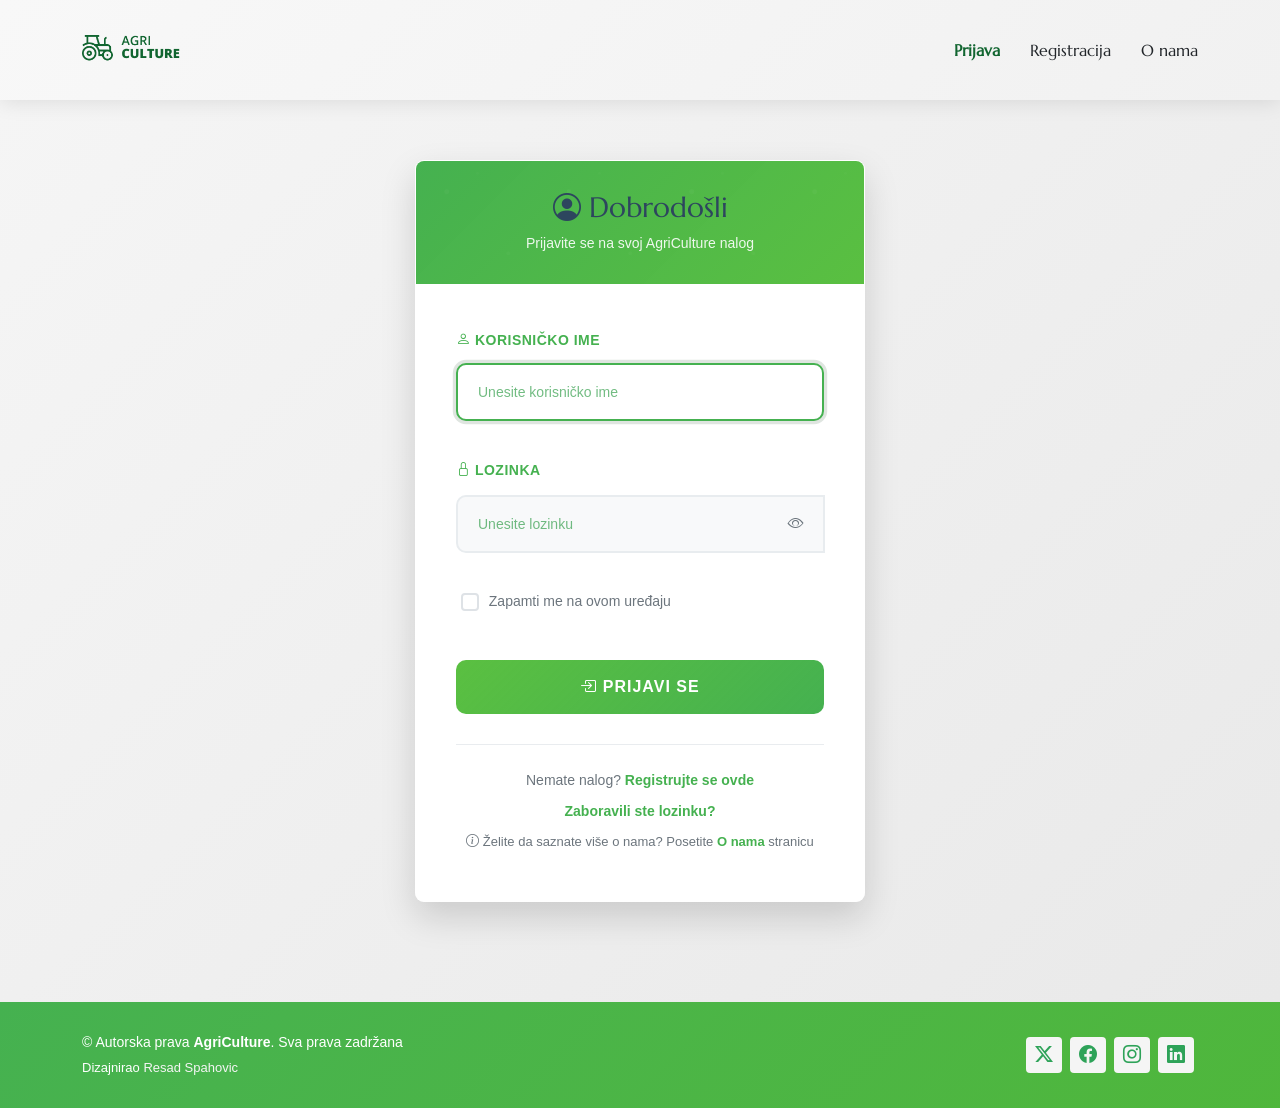
==== commit 1f0cce9e: "first commit" ====
--- a/index.html
+++ b/index.html
@@ -796,88 +796,5 @@
 
     console.log('🌱 AgriCulture Login System initialized successfully!');
   </script>
-
-  <!-- Additional CSS for enhanced animations -->
-  <style>
-    .form-control.has-value {
-      background: white;
-      border-color: var(--primary-color);
-    }
-
-    .password-strength {
-      font-size: 12px;
-      transition: var(--transition);
-    }
-
-    .sr-only {
-      position: absolute !important;
-      width: 1px !important;
-      height: 1px !important;
-      padding: 0 !important;
-      margin: -1px !important;
-      overflow: hidden !important;
-      clip: rect(0, 0, 0, 0) !important;
-      white-space: nowrap !important;
-      border: 0 !important;
-    }
-
-    /* Enhanced mobile responsiveness */
-    @media (max-width: 480px) {
-      .login-header h2 {
-        font-size: 24px;
-      }
-      
-      .form-control {
-        padding: 12px 15px;
-        font-size: 16px; /* Prevents zoom on iOS */
-      }
-      
-      .btn-login {
-        padding: 12px 20px;
-        font-size: 16px;
-      }
-    }
-
-    /* Dark mode support */
-    @media (prefers-color-scheme: dark) {
-      :root {
-        --light-bg: rgba(33, 37, 41, 0.95);
-      }
-      
-      .login-form {
-        background: #2d3748;
-        color: #e2e8f0;
-      }
-      
-      .form-control {
-        background: #4a5568;
-        border-color: #718096;
-        color: #e2e8f0;
-      }
-      
-      .form-control:focus {
-        background: #2d3748;
-        border-color: var(--primary-color);
-        color: #e2e8f0;
-      }
-      
-      .form-label {
-        color: #a0aec0;
-      }
-    }
-
-    /* Print styles */
-    @media print {
-      .login-section {
-        background: white !important;
-      }
-      
-      .social-links,
-      .password-toggle,
-      .btn-login {
-        display: none !important;
-      }
-    }
-  </style>
 </body>
 </html> 
--- a/static/css/main.css
+++ b/static/css/main.css
@@ -2871,6 +2871,7 @@
     }
        
     .form-group {
+      padding: 6px 0px;
       margin-bottom: 25px;
       position: relative;
     }
@@ -2878,7 +2879,7 @@
     .form-label {
       font-weight: 600;
       color: var(--primary-color);
-      margin-bottom: 8px;
+      margin-bottom: 14px;
       font-size: 14px;
       text-transform: uppercase;
       letter-spacing: 0.5px;
